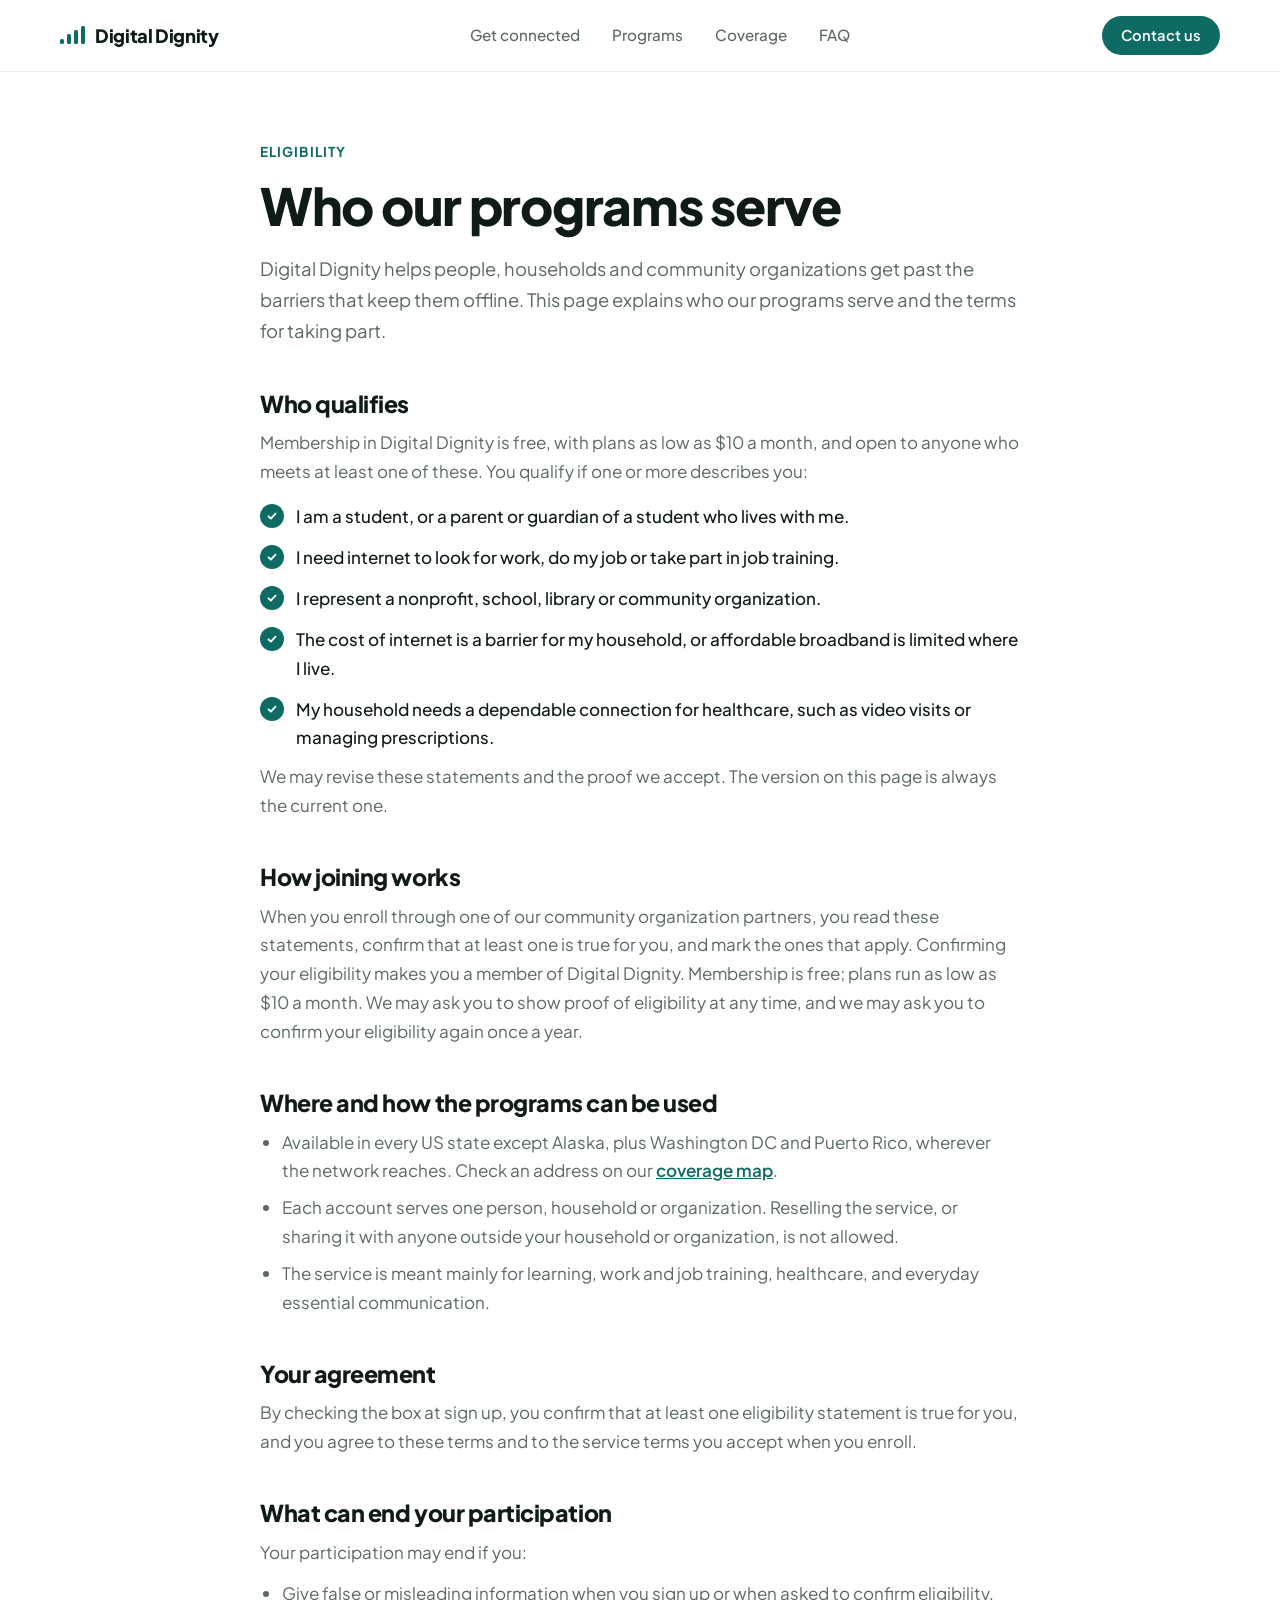
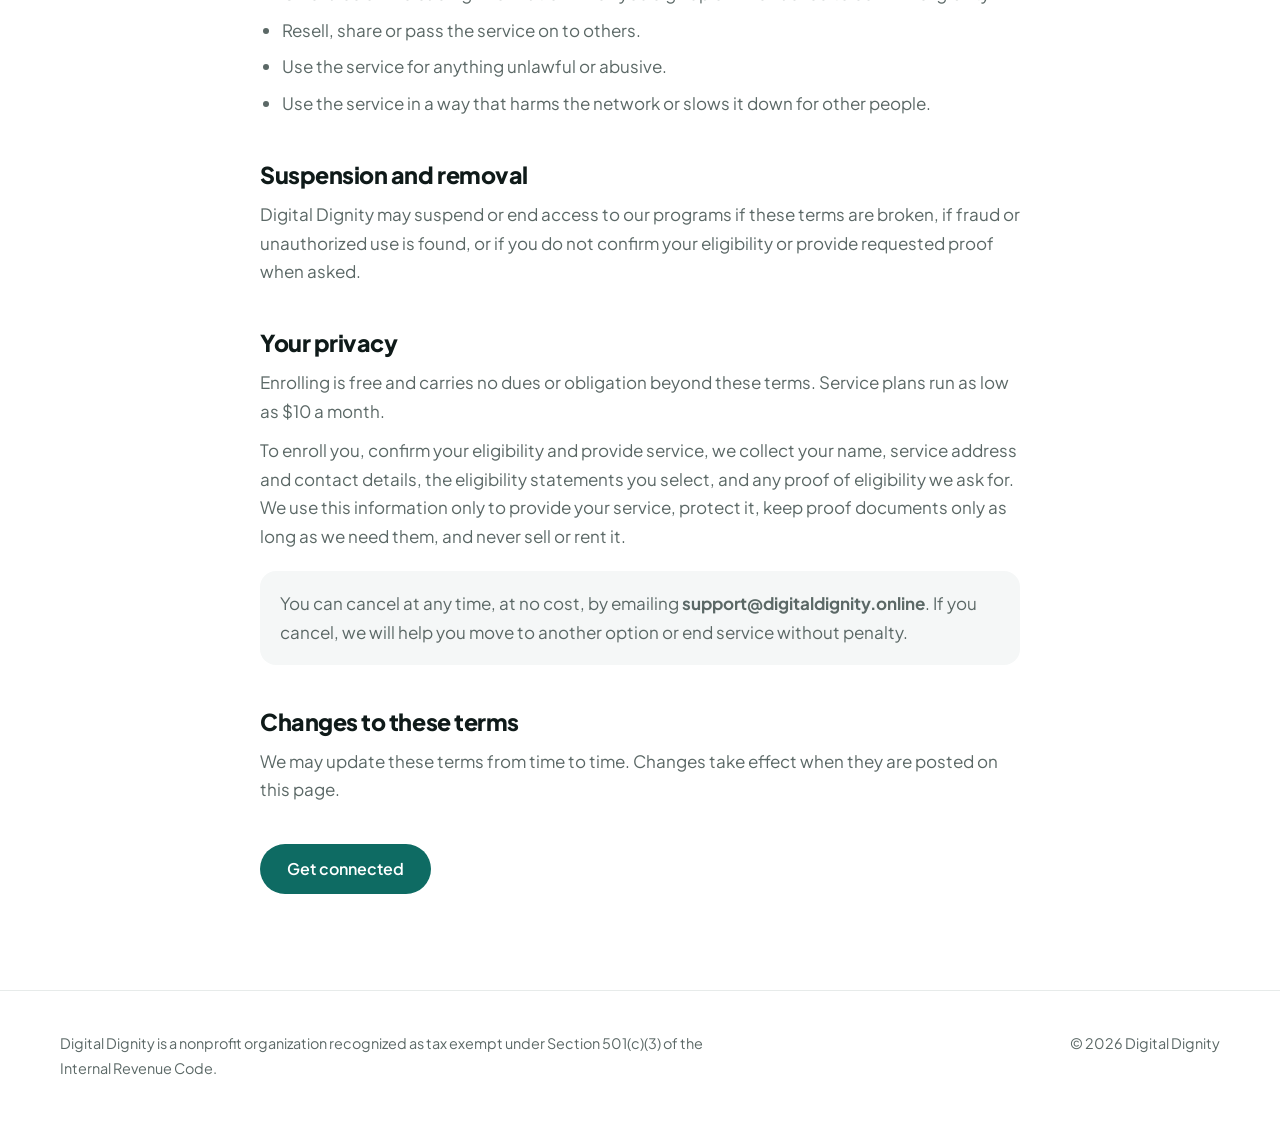
==== eligibility.html @ 751c3bbb "Fix grammar on as-low-as price lines Co-Authored-By: Claude Opus 5.5 <noreply@anthropic.com> Claude-" ====
<!doctype html>
<html lang="en">
<head>
<meta charset="utf-8">
<meta name="viewport" content="width=device-width, initial-scale=1, viewport-fit=cover">
<title>Eligibility · Digital Dignity</title>
<meta name="description" content="Who Digital Dignity serves, how eligibility works, and the terms for our internet programs.">
<meta name="theme-color" content="#ffffff">
<link rel="icon" href="data:image/svg+xml,%3Csvg xmlns='http://www.w3.org/2000/svg' viewBox='0 0 32 32'%3E%3Crect width='32' height='32' rx='8' fill='%230e6b63'/%3E%3Crect x='7' y='19' width='3.5' height='6' rx='1' fill='%23fff'/%3E%3Crect x='12.5' y='15' width='3.5' height='10' rx='1' fill='%23fff'/%3E%3Crect x='18' y='11' width='3.5' height='14' rx='1' fill='%23fff'/%3E%3Crect x='23.5' y='7' width='3.5' height='18' rx='1' fill='%23fff'/%3E%3C/svg%3E">
<link rel="preconnect" href="https://fonts.googleapis.com">
<link rel="preconnect" href="https://fonts.gstatic.com" crossorigin>
<link rel="stylesheet" href="https://fonts.googleapis.com/css2?family=Plus+Jakarta+Sans:wght@400;500;600;700;800&display=swap">
<link rel="stylesheet" href="site.css?v=2">
</head>
<body>

<header class="site-header">
  <div class="wrap nav">
    <a class="brand" href="./" aria-label="Digital Dignity home">
      <span class="bars" aria-hidden="true"><i></i><i></i><i></i><i></i></span>
      Digital Dignity
    </a>
    <ul>
      <li><a href="./#membership">Get connected</a></li>
      <li><a href="./#programs">Programs</a></li>
      <li><a href="./#coverage">Coverage</a></li>
      <li><a href="./#faq">FAQ</a></li>
    </ul>
    <a class="btn btn-primary btn-sm" href="./#contact">Contact us</a>
  </div>
</header>

<main class="wrap">
  <article class="doc">
    <span class="kicker">Eligibility</span>
    <h1>Who our programs serve</h1>
    <p class="intro">Digital Dignity helps people, households and community organizations get past the barriers that keep them offline. This page explains who our programs serve and the terms for taking part.</p>

    <h2 id="eligibility">Who qualifies</h2>
    <p>Membership in Digital Dignity is free, with plans as low as $10 a month, and open to anyone who meets at least one of these. You qualify if one or more describes you:</p>
    <ul class="checks">
      <li>I am a student, or a parent or guardian of a student who lives with me.</li>
      <li>I need internet to look for work, do my job or take part in job training.</li>
      <li>I represent a nonprofit, school, library or community organization.</li>
      <li>The cost of internet is a barrier for my household, or affordable broadband is limited where I live.</li>
      <li>My household needs a dependable connection for healthcare, such as video visits or managing prescriptions.</li>
    </ul>
    <p>We may revise these statements and the proof we accept. The version on this page is always the current one.</p>

    <h2 id="how">How joining works</h2>
    <p>When you enroll through one of our community organization partners, you read these statements, confirm that at least one is true for you, and mark the ones that apply. Confirming your eligibility makes you a member of Digital Dignity. Membership is free; plans run as low as $10 a month. We may ask you to show proof of eligibility at any time, and we may ask you to confirm your eligibility again once a year.</p>

    <h2 id="scope">Where and how the programs can be used</h2>
    <ul class="plain">
      <li>Available in every US state except Alaska, plus Washington DC and Puerto Rico, wherever the network reaches. Check an address on our <a href="./#coverage">coverage map</a>.</li>
      <li>Each account serves one person, household or organization. Reselling the service, or sharing it with anyone outside your household or organization, is not allowed.</li>
      <li>The service is meant mainly for learning, work and job training, healthcare, and everyday essential communication.</li>
    </ul>

    <h2 id="agreement">Your agreement</h2>
    <p>By checking the box at sign up, you confirm that at least one eligibility statement is true for you, and you agree to these terms and to the service terms you accept when you enroll.</p>

    <h2 id="prohibited">What can end your participation</h2>
    <p>Your participation may end if you:</p>
    <ul class="plain">
      <li>Give false or misleading information when you sign up or when asked to confirm eligibility.</li>
      <li>Resell, share or pass the service on to others.</li>
      <li>Use the service for anything unlawful or abusive.</li>
      <li>Use the service in a way that harms the network or slows it down for other people.</li>
    </ul>

    <h2 id="suspension">Suspension and removal</h2>
    <p>Digital Dignity may suspend or end access to our programs if these terms are broken, if fraud or unauthorized use is found, or if you do not confirm your eligibility or provide requested proof when asked.</p>

    <h2 id="privacy">Your privacy</h2>
    <p>Enrolling is free and carries no dues or obligation beyond these terms. Service plans run as low as $10 a month.</p>
    <p>To enroll you, confirm your eligibility and provide service, we collect your name, service address and contact details, the eligibility statements you select, and any proof of eligibility we ask for. We use this information only to provide your service, protect it, keep proof documents only as long as we need them, and never sell or rent it.</p>
    <div class="note"><p>You can cancel at any time, at no cost, by emailing <strong>support@digitaldignity.online</strong>. If you cancel, we will help you move to another option or end service without penalty.</p></div>

    <h2 id="changes">Changes to these terms</h2>
    <p>We may update these terms from time to time. Changes take effect when they are posted on this page.</p>

    <p style="margin-top:40px"><a class="btn btn-primary" href="./#contact" style="color:var(--on-accent)">Get connected</a></p>
  </article>
</main>

<footer>
  <div class="wrap foot">
    <p>Digital Dignity is a nonprofit organization recognized as tax exempt under Section 501(c)(3) of the Internal Revenue Code.</p>
    <p>© 2026 Digital Dignity</p>
  </div>
</footer>
</body>
</html>
---- site.css ----
/* Layout: white and airy. Photo led throughout: split hero, photo strip, photo cards, photo beside steps, light grey contact panel. Teal is the only accent. */
:root{
  --bg:#ffffff;
  --soft:#f5f7f7;
  --ink:#0f1a19;
  --muted:#5b6866;
  --line:#e7ebea;
  --accent:#0e6b63;
  --accent-soft:#e8f3f1;
  --on-accent:#ffffff;
  --error:#b3402e;
  --font:"Plus Jakarta Sans", "Helvetica Neue", Arial, system-ui, sans-serif;
  --wrap:1200px;
  --r-lg:24px;
  --r-md:16px;
  color-scheme:light;
}

*{box-sizing:border-box}
[hidden]{display:none!important}
html{scroll-behavior:smooth}
@media (prefers-reduced-motion: reduce){html{scroll-behavior:auto}*{transition:none!important}}
body{margin:0;background:var(--bg);color:var(--ink);font:400 1.0625rem/1.7 var(--font);-webkit-font-smoothing:antialiased}
img{max-width:100%;height:auto;display:block;color:transparent;background:var(--soft)}
a{color:inherit}
h1,h2,h3{font-family:var(--font);line-height:1.1;margin:0;text-wrap:balance;letter-spacing:-0.025em;font-weight:800}
p{margin:0}
.wrap{max-width:var(--wrap);margin:0 auto;padding-left:max(20px, env(safe-area-inset-left, 0px));padding-right:max(20px, env(safe-area-inset-right, 0px))}
:focus-visible{outline:3px solid var(--accent);outline-offset:3px;border-radius:8px}

.bars{display:inline-flex;align-items:flex-end;gap:3px;height:18px}
.bars i{display:block;width:4px;border-radius:1.5px;background:var(--accent)}
.bars i:nth-child(1){height:30%}.bars i:nth-child(2){height:55%}.bars i:nth-child(3){height:78%}.bars i:nth-child(4){height:100%}

/* header */
.site-header{position:sticky;top:env(safe-area-inset-top, 0px);z-index:20;background:rgba(255,255,255,.88);backdrop-filter:saturate(1.4) blur(12px);border-bottom:1px solid var(--line)}
body::before{content:"";position:fixed;inset:0 0 auto;height:env(safe-area-inset-top, 0px);z-index:21;background:var(--bg)}
.nav{display:flex;align-items:center;justify-content:space-between;gap:16px;padding-block:16px}
.brand{display:flex;align-items:center;gap:10px;text-decoration:none;font-weight:800;font-size:1.15rem;letter-spacing:-0.02em}
.nav ul{display:flex;gap:32px;list-style:none;margin:0;padding:0;font-size:.95rem;font-weight:500}
.nav ul a{text-decoration:none;color:var(--muted);transition:color .15s}
.nav ul a:hover{color:var(--ink)}
@media (max-width: 860px){.nav ul{display:none}}

/* buttons */
.btn{display:inline-flex;align-items:center;justify-content:center;gap:8px;font:600 1rem/1 var(--font);text-decoration:none;padding:16px 26px;border-radius:999px;border:1.5px solid transparent;cursor:pointer;transition:background .15s, border-color .15s, transform .15s}
.btn:hover{transform:translateY(-1px)}
.btn-primary{background:var(--accent);color:var(--on-accent)}
.btn-primary:hover{background:#0b5a53}
.btn-ghost{background:var(--bg);color:var(--ink);border-color:var(--line)}
.btn-ghost:hover{border-color:var(--ink)}
.btn-sm{padding:11px 18px;font-size:.92rem}

.eyebrow{display:inline-flex;align-items:center;gap:8px;padding:7px 14px;border-radius:999px;background:var(--accent-soft);color:var(--accent);font-size:.82rem;font-weight:600}
.eyebrow .bars{height:13px;gap:2px}.eyebrow .bars i{width:3px}

/* hero */
.hero{padding-block:72px 48px}
.hero-grid{display:grid;grid-template-columns:1fr 1fr;gap:64px;align-items:center}
.hero h1{font-size:clamp(2.6rem, 5.4vw, 4.4rem);margin-top:22px}
.hero h1 .mark{position:relative;white-space:nowrap;color:var(--accent);z-index:0}
.hero h1 .mark::after{content:"";position:absolute;left:-2%;right:-2%;bottom:.02em;height:.32em;z-index:-1;border-radius:6px;background:url("data:image/svg+xml,%3Csvg xmlns='http://www.w3.org/2000/svg' viewBox='0 0 300 20' preserveAspectRatio='none'%3E%3Cpath d='M3 13 C 60 5, 140 4, 297 9 L 296 17 C 180 13, 90 14, 4 18 Z' fill='%23bfe3dd'/%3E%3C/svg%3E") center/100% 100% no-repeat}
.hero .lede{font-size:1.2rem;color:var(--muted);max-width:32em;margin-top:22px}
.hero .actions{display:flex;flex-wrap:wrap;gap:12px;margin-top:34px}
.hero-photo{min-width:0;position:relative}
.hero-photo img{width:100%;aspect-ratio:5/6;object-fit:cover;border-radius:var(--r-lg)}
.hero-tag{position:absolute;left:20px;bottom:20px;right:20px;max-width:330px;background:rgba(255,255,255,.94);backdrop-filter:blur(10px);border-radius:var(--r-md);padding:16px 18px;font-size:.93rem;line-height:1.5;color:var(--muted)}
.hero-tag strong{display:block;color:var(--ink);font-size:1rem;margin-bottom:2px}
@media (max-width: 900px){
  .hero{padding-block:40px 32px}
  .hero-grid{grid-template-columns:1fr;gap:36px}
  .hero-photo img{aspect-ratio:4/3}
}

/* photo strip */
.strip{display:grid;grid-template-columns:1.3fr 1fr 1fr;gap:16px;padding-block:24px 8px}
.strip img{width:100%;height:100%;aspect-ratio:4/3;object-fit:cover;border-radius:var(--r-md)}
.strip img:first-child{aspect-ratio:auto}
@media (max-width: 700px){.strip{grid-template-columns:1fr 1fr}.strip img:first-child{grid-column:1 / -1;aspect-ratio:16/9}}

/* sections */
section{scroll-margin-top:84px}
.section{padding-block:104px}
.kicker{font-size:.85rem;font-weight:700;letter-spacing:.08em;text-transform:uppercase;color:var(--accent)}
.section h2{font-size:clamp(2rem, 3.6vw, 3rem);margin-top:12px}
.section-head{display:grid;grid-template-columns:1fr 1fr;gap:48px;align-items:end;margin-bottom:52px}
.section-head p{color:var(--muted);font-size:1.12rem;max-width:34em}
@media (max-width: 860px){.section{padding-block:72px}.section-head{grid-template-columns:1fr;gap:14px;margin-bottom:36px}}

/* mission */
.mission-grid{display:grid;grid-template-columns:.9fr 1.1fr;gap:64px;align-items:start}
.mission-body{display:grid;gap:20px;font-size:1.15rem;color:var(--muted)}
.mission-body p:first-child{color:var(--ink);font-size:1.3rem;line-height:1.55;font-weight:500}
@media (max-width: 860px){.mission-grid{grid-template-columns:1fr;gap:20px}}

/* audience */
.soft{background:var(--soft)}
.people{display:grid;grid-template-columns:repeat(3, 1fr);gap:24px}
.person{background:var(--bg);border-radius:var(--r-lg);overflow:hidden;display:flex;flex-direction:column;min-width:0}
.person img{width:100%;aspect-ratio:4/3;object-fit:cover;border-radius:0}
.person-body{padding:26px 26px 30px;display:grid;gap:8px}
.person h3{font-size:1.35rem}
.person p{color:var(--muted)}
@media (max-width: 860px){.people{grid-template-columns:1fr;gap:20px}}

/* how we help */
.how-grid{display:grid;grid-template-columns:1.1fr .9fr;gap:64px;align-items:center}
.how-photo img{width:100%;aspect-ratio:1024/572;object-fit:cover;border-radius:var(--r-lg)}
.features{list-style:none;margin:32px 0 0;padding:0;display:grid;gap:26px}
.features li{display:grid;grid-template-columns:48px 1fr;gap:18px;align-items:start}
.icon{width:48px;height:48px;border-radius:14px;background:var(--accent-soft);color:var(--accent);display:grid;place-items:center}
.features h3{font-size:1.18rem;letter-spacing:-0.015em}
.features p{color:var(--muted);margin-top:4px}
.promises{display:flex;flex-wrap:wrap;gap:10px;margin-top:56px}
.promise{display:inline-flex;align-items:center;gap:8px;padding:11px 18px;border-radius:999px;background:var(--soft);font-weight:600;font-size:.95rem}
.promise svg{color:var(--accent);flex:none}
@media (max-width: 960px){.how-grid{grid-template-columns:1fr;gap:40px}}

/* partners */
.partner-grid{display:grid;grid-template-columns:1fr 1fr;gap:64px;align-items:center}
.partner-grid > img{width:100%;aspect-ratio:1/1;object-fit:cover;border-radius:var(--r-lg)}
.partner-copy > p{color:var(--muted);font-size:1.12rem;margin-top:16px}
.partner-list{list-style:none;margin:30px 0 34px;padding:0;display:grid;grid-template-columns:1fr 1fr;gap:12px}
.partner-list li{border:1px solid var(--line);border-radius:var(--r-md);padding:18px 18px 20px;display:grid;gap:4px;min-width:0}
.partner-list strong{font-size:1rem;line-height:1.35}
.partner-list span{color:var(--muted);font-size:.92rem;line-height:1.5}
@media (max-width: 860px){.partner-grid{grid-template-columns:1fr;gap:36px}.partner-grid > img{aspect-ratio:4/3}}
@media (max-width: 520px){.partner-list{grid-template-columns:1fr}}

/* contact */
.contact-grid{display:grid;grid-template-columns:.85fr 1.15fr;gap:64px;align-items:start}
.contact-aside > p{color:var(--muted);font-size:1.12rem;margin-top:16px}
.contact-aside img{width:100%;aspect-ratio:4/3;object-fit:cover;border-radius:var(--r-lg);margin-top:32px}
.address{margin-top:24px;font-size:.98rem;color:var(--muted);font-style:normal;line-height:1.6}
.address strong{color:var(--ink)}
form{background:var(--bg);border-radius:var(--r-lg);padding:40px;display:grid;gap:20px;min-width:0;box-shadow:0 1px 2px rgba(15,26,25,.04), 0 24px 48px -28px rgba(15,26,25,.18)}
.row{display:grid;grid-template-columns:1fr 1fr;gap:20px}
.field{display:grid;gap:8px;min-width:0}
label{font-weight:600;font-size:.92rem}
label .opt{font-weight:400;color:var(--muted)}
input,select,textarea{width:100%;font:inherit;font-size:1rem;color:var(--ink);background:var(--bg);border:1.5px solid var(--line);border-radius:12px;padding:13px 14px;transition:border-color .15s, box-shadow .15s}
textarea{min-height:150px;resize:vertical}
input:focus,select:focus,textarea:focus{outline:none;border-color:var(--accent);box-shadow:0 0 0 4px var(--accent-soft)}
.hp{position:absolute;left:-9999px;width:1px;height:1px;overflow:hidden}
.form-foot{display:flex;flex-wrap:wrap;align-items:center;gap:16px;justify-content:space-between}
.form-foot small{color:var(--muted);max-width:30em}
.status{font-weight:600;border-radius:12px;padding:14px 16px}
.status.ok{background:var(--accent-soft);color:var(--accent)}
.status.err{background:#fbecea;color:var(--error)}
@media (max-width: 860px){.contact-grid{grid-template-columns:1fr;gap:36px}.row{grid-template-columns:1fr}form{padding:24px}}

/* tags */
.tags{display:flex;flex-wrap:wrap;gap:6px;margin-top:6px}
.tags span{font-size:.78rem;font-weight:600;padding:5px 10px;border-radius:999px;background:var(--accent-soft);color:var(--accent)}

/* coverage */
.coverage{display:grid;grid-template-columns:1fr;gap:40px}
.coverage-copy{display:grid;grid-template-columns:1fr 1fr;gap:12px 64px;align-items:end}
.coverage-copy .kicker{grid-column:1 / -1}
.coverage-copy h2{margin-top:0}
.coverage-copy > p{margin-top:0}
.coverage-copy .checks{grid-column:2;margin-top:0}
@media (max-width: 860px){.coverage-copy{grid-template-columns:1fr}.coverage-copy .checks{grid-column:1}}
.cov-panel.cov-map{display:block}
.map-link{position:relative;display:block;border-radius:var(--r-md);overflow:hidden;background:#cfe3ef}
.map-link img{width:100%;aspect-ratio:628/286;object-fit:cover;background:#cfe3ef;transition:transform .3s}
.map-link:hover img{transform:scale(1.02)}
.map-cta{position:absolute;right:12px;bottom:12px;display:inline-flex;align-items:center;gap:6px;background:rgba(255,255,255,.95);color:var(--ink);font-weight:600;font-size:.85rem;padding:8px 12px;border-radius:999px;box-shadow:0 2px 8px rgba(0,0,0,.12)}
.map-foot{display:grid;grid-template-columns:1fr auto;gap:6px 20px;align-items:center;margin-top:18px}
.map-foot .legend{grid-column:1 / -1;display:inline-flex;align-items:center;gap:8px;font-size:.85rem;font-weight:600;color:var(--muted)}
.map-foot .legend i{width:14px;height:14px;border-radius:4px;background:#0e6b63;opacity:.75}
.map-foot .legend i.lte{background:#7fb9b1;margin-left:14px}
.cov-source{font-size:.85rem}
.sr-only{position:absolute;width:1px;height:1px;padding:0;margin:-1px;overflow:hidden;clip:rect(0,0,0,0);border:0}
.cov-search{position:relative;display:flex;gap:10px;margin-bottom:14px;background:none;padding:0;box-shadow:none;border-radius:0}
.cov-search input{flex:1;min-width:0;padding:15px 16px 15px 44px;border-radius:999px;font-size:1rem}
.cov-search-icon{position:absolute;left:16px;top:50%;transform:translateY(-50%);color:var(--muted);pointer-events:none}
.cov-search .btn{flex:none}
.cov-suggest{position:absolute;z-index:30;top:calc(100% + 6px);left:0;right:190px;margin:0;padding:6px;list-style:none;background:var(--bg);border:1px solid var(--line);border-radius:16px;box-shadow:0 18px 40px -16px rgba(15,26,25,.25)}
.cov-suggest li{display:grid;gap:1px;padding:10px 12px 10px 38px;border-radius:10px;cursor:pointer;line-height:1.35;background:url("data:image/svg+xml,%3Csvg xmlns='http://www.w3.org/2000/svg' viewBox='0 0 24 24' fill='none' stroke='%235b6866' stroke-width='2' stroke-linecap='round' stroke-linejoin='round'%3E%3Cpath d='M12 21s-7-6.2-7-11.5a7 7 0 0 1 14 0C19 14.8 12 21 12 21z'/%3E%3Ccircle cx='12' cy='9.5' r='2.5'/%3E%3C/svg%3E") 12px 50%/16px no-repeat}
.cov-suggest li strong{font-weight:600;font-size:.97rem}
.cov-suggest li span{color:var(--muted);font-size:.85rem}
.cov-suggest li.on,.cov-suggest li:hover{background-color:var(--soft)}
.cov-result{display:flex;align-items:flex-start;gap:12px;padding:14px 16px;border-radius:14px;margin-bottom:14px;font-weight:500;line-height:1.5}
.cov-result strong{display:block}
.cov-result.yes{background:var(--accent-soft);color:#0a4f49}
.cov-result.no{background:#fff4e5;color:#7a4a00}
.cov-result.err{background:#fbecea;color:var(--error)}
.cov-result a{font-weight:700}
.cov-mapbox{position:relative;border-radius:var(--r-md);overflow:hidden;border:1px solid var(--line);background:#eef2f3}
#cov-map{width:100%;height:440px}
.cov-loading{position:absolute;inset:0;display:grid;place-items:center;color:var(--muted);font-weight:600;font-size:.95rem;background:#eef2f3}
@media (max-width: 600px){.cov-suggest{right:0;top:58px}.cov-search{flex-direction:column}.cov-search .btn{width:100%}#cov-map{height:360px}}
.map-foot p{color:var(--muted);margin:0}
@media (max-width: 600px){.map-foot{grid-template-columns:1fr}.map-foot .btn{justify-self:start}}
.coverage-copy > p{color:var(--muted);font-size:1.12rem}
.cov-card{border:1px solid var(--line);border-radius:var(--r-lg);padding:28px;min-width:0;background:var(--bg)}
.cov-tabs{display:flex;gap:6px;padding:5px;background:var(--soft);border-radius:999px;margin-bottom:26px;overflow-x:auto}
.cov-tabs button{flex:1 0 auto;font:600 .92rem/1 var(--font);color:var(--muted);background:transparent;border:0;border-radius:999px;padding:12px 16px;cursor:pointer;white-space:nowrap}
.cov-tabs button[aria-selected="true"]{background:var(--bg);color:var(--ink);box-shadow:0 1px 3px rgba(15,26,25,.12)}
.cov-panel{display:grid;grid-template-columns:72px 1fr;gap:20px;align-items:start}
.cov-panel .icon{width:72px;height:72px;border-radius:20px}
.cov-panel h3{font-size:1.3rem}
.cov-panel p{color:var(--muted);margin:6px 0 20px}
@media (max-width: 520px){.cov-tabs button{flex:1 1 0;white-space:normal;padding:10px 6px;font-size:.82rem;line-height:1.2}}
@media (max-width: 900px){.coverage{grid-template-columns:1fr;gap:32px}.cov-card{padding:20px}.cov-panel{grid-template-columns:1fr;gap:14px}.cov-panel .icon{width:56px;height:56px;border-radius:16px}}

/* faq */
.faq-grid{display:grid;grid-template-columns:.8fr 1.2fr;gap:64px;align-items:start}
.faq-grid > div > p{color:var(--muted);font-size:1.12rem;margin-top:16px}
.faq{display:grid;border-top:1px solid var(--line)}
.faq details{border-bottom:1px solid var(--line)}
.faq summary{list-style:none;cursor:pointer;display:flex;justify-content:space-between;align-items:center;gap:20px;padding-block:22px;font-weight:700;font-size:1.08rem;letter-spacing:-0.01em}
.faq summary::-webkit-details-marker{display:none}
.faq summary::after{content:"";flex:none;width:28px;height:28px;border-radius:50%;background:var(--soft) url("data:image/svg+xml,%3Csvg xmlns='http://www.w3.org/2000/svg' viewBox='0 0 24 24' fill='none' stroke='%230e6b63' stroke-width='2.5' stroke-linecap='round'%3E%3Cpath d='M12 6v12M6 12h12'/%3E%3C/svg%3E") center/14px no-repeat;transition:transform .2s}
.faq details[open] summary::after{transform:rotate(45deg)}
.faq details p{color:var(--muted);padding-bottom:22px;max-width:40em}
@media (max-width: 860px){.faq-grid{grid-template-columns:1fr;gap:28px}}

/* checklist */
.checks{list-style:none;margin:24px 0 0;padding:0;display:grid;gap:12px}
.checks li{display:grid;grid-template-columns:24px 1fr;gap:12px;align-items:start;font-weight:500}
.checks li::before{content:"";width:24px;height:24px;border-radius:50%;margin-top:2px;background:var(--accent) url("data:image/svg+xml,%3Csvg xmlns='http://www.w3.org/2000/svg' viewBox='0 0 24 24' fill='none' stroke='white' stroke-width='3.2' stroke-linecap='round' stroke-linejoin='round'%3E%3Cpath d='M6 12.5l4 4L18 8'/%3E%3C/svg%3E") center/14px no-repeat}

/* membership */
.join-steps{list-style:none;margin:0 0 24px;padding:0;display:grid;grid-template-columns:repeat(3,1fr);gap:20px}
.join-steps li{background:var(--bg);border-radius:var(--r-lg);padding:28px;display:grid;gap:8px;align-content:start}
.join-steps .num{width:36px;height:36px;border-radius:50%;background:var(--accent);color:var(--on-accent);display:grid;place-items:center;font-weight:800;margin-bottom:6px}
.join-steps h3{font-size:1.2rem}
.join-steps p{color:var(--muted)}
.member-grid{display:grid;grid-template-columns:1fr 1fr;gap:20px}
.member-card{background:var(--bg);border-radius:var(--r-lg);padding:30px}
.member-card h3{font-size:1.2rem;margin-bottom:8px}
.member-card p{color:var(--muted)}
.member-card p strong{color:var(--ink)}
.member-card .checks{margin-top:16px}
.copyable{user-select:all;word-break:break-all}
.member-cta{display:flex;flex-wrap:wrap;align-items:center;gap:16px;margin-top:32px}
.member-cta span{color:var(--muted);font-weight:500}
@media (max-width: 860px){.join-steps,.member-grid{grid-template-columns:1fr}.member-card,.join-steps li{padding:24px}}

/* programs */
.programs{display:grid;grid-template-columns:repeat(3,1fr);gap:20px}
.program{border:1px solid var(--line);border-radius:var(--r-lg);padding:28px;display:grid;gap:10px;align-content:start}
.program h3{font-size:1.2rem;margin-top:6px}
.program p{color:var(--muted)}
.specs{list-style:none;margin:24px 0 0;padding:0;display:grid;grid-template-columns:repeat(4,1fr);gap:0;background:var(--soft);border-radius:var(--r-lg)}
.specs li{padding:22px 24px;display:grid;gap:2px;align-content:start}
.specs li + li{border-left:1px solid var(--line)}
.specs strong{font-size:1.15rem;letter-spacing:-0.01em}
.specs span{color:var(--muted);font-size:.92rem;line-height:1.5}
@media (max-width: 960px){.programs{grid-template-columns:1fr}.specs{grid-template-columns:1fr 1fr}.specs li:nth-child(3){border-left:0}.specs li:nth-child(n+3){border-top:1px solid var(--line)}}
@media (max-width: 520px){.specs{grid-template-columns:1fr}.specs li + li{border-left:0;border-top:1px solid var(--line)}}

/* document pages */
.doc{max-width:760px;margin:0 auto;padding-block:64px 96px}
.doc h1{font-size:clamp(2.2rem,4.5vw,3.2rem);margin-top:12px}
.doc .updated{color:var(--muted);margin-top:10px;font-size:.95rem}
.doc .intro{font-size:1.15rem;color:var(--muted);margin-top:20px}
.doc h2{font-size:1.45rem;margin-top:44px;margin-bottom:12px;letter-spacing:-0.02em}
.doc p{color:var(--muted);margin-top:10px}
.doc ul.plain{margin:12px 0 0;padding-left:22px;color:var(--muted);display:grid;gap:8px}
.doc .checks{margin-top:16px}
.doc .note{background:var(--soft);border-radius:var(--r-md);padding:18px 20px;margin-top:20px}
.doc .note p{margin:0}
.doc a{color:var(--accent);font-weight:600}
footer a{color:inherit}

.price-note{margin-top:18px;color:var(--muted);font-size:1rem}
.price-note strong{color:var(--ink)}

/* footer */
footer{padding-block:40px 48px;font-size:.9rem;color:var(--muted);border-top:1px solid var(--line)}
.foot{display:flex;flex-wrap:wrap;gap:24px;justify-content:space-between;align-items:flex-start}
.foot p{max-width:46em}
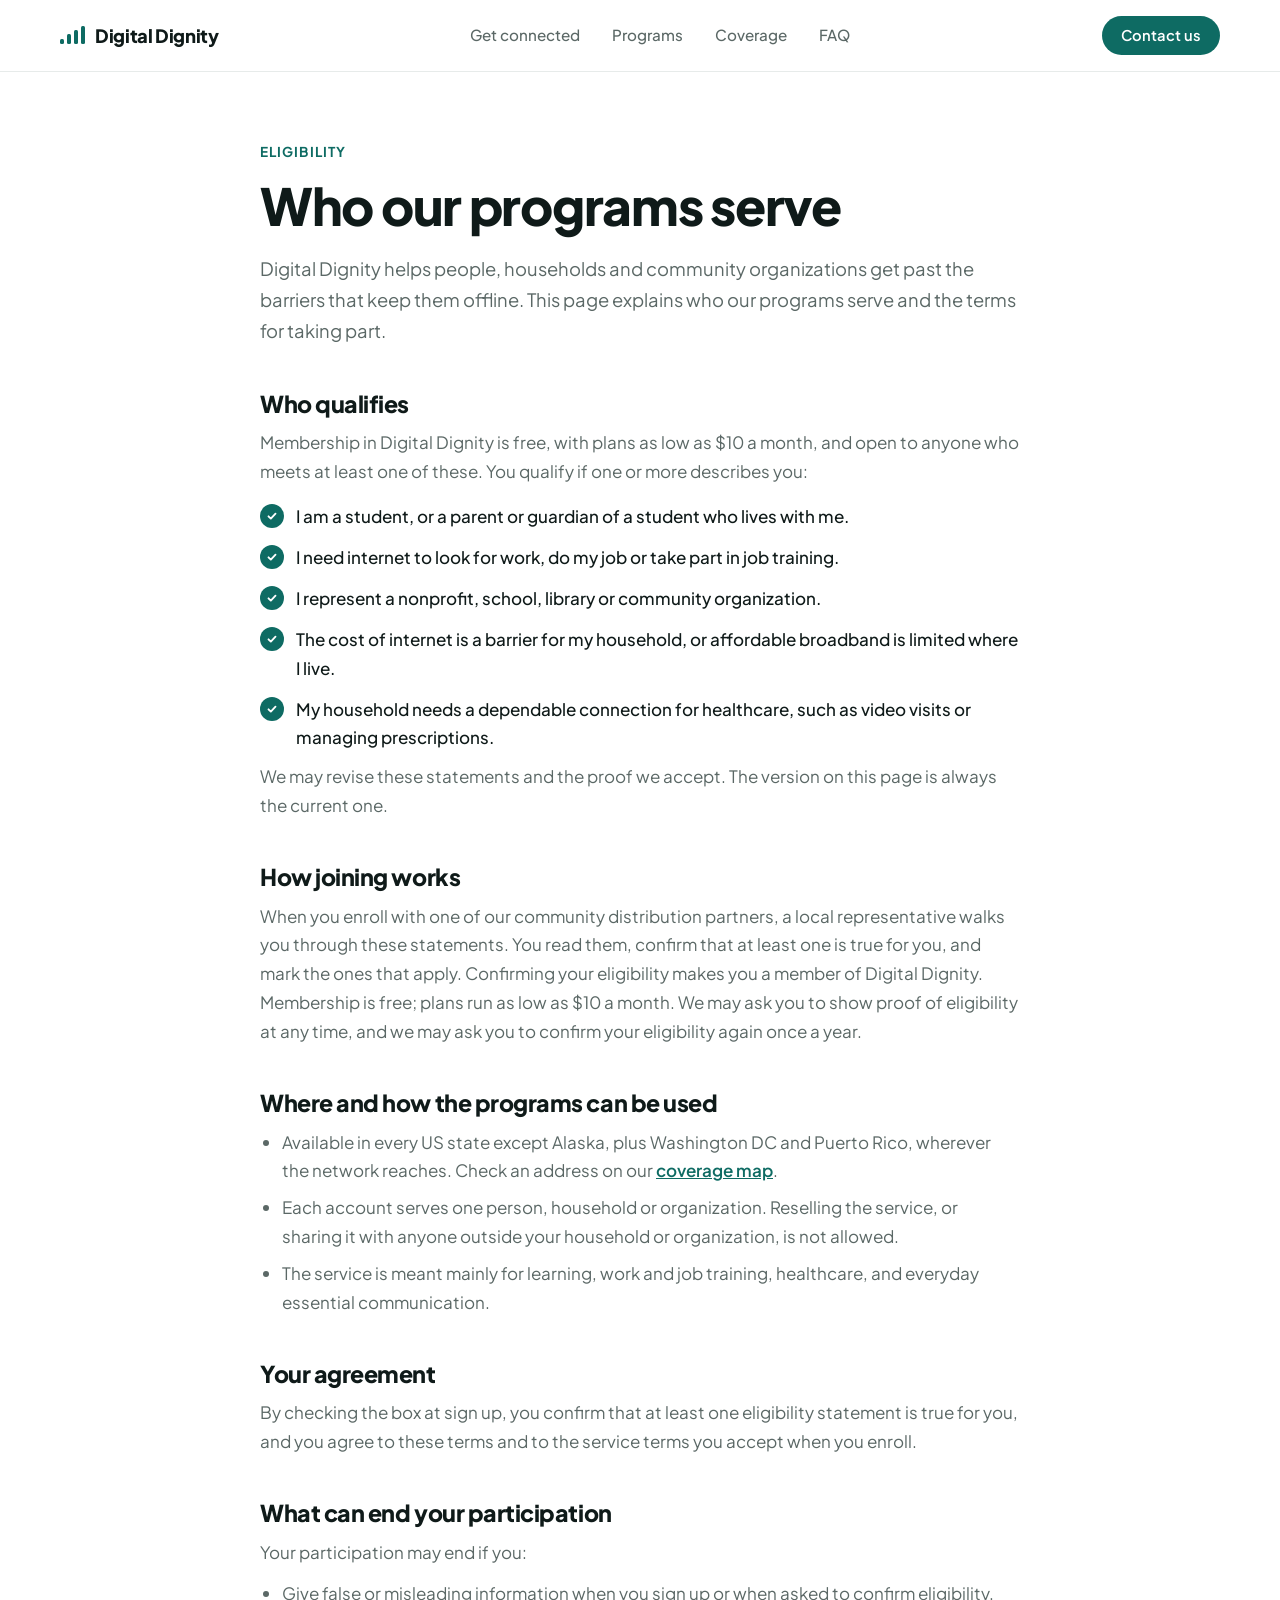
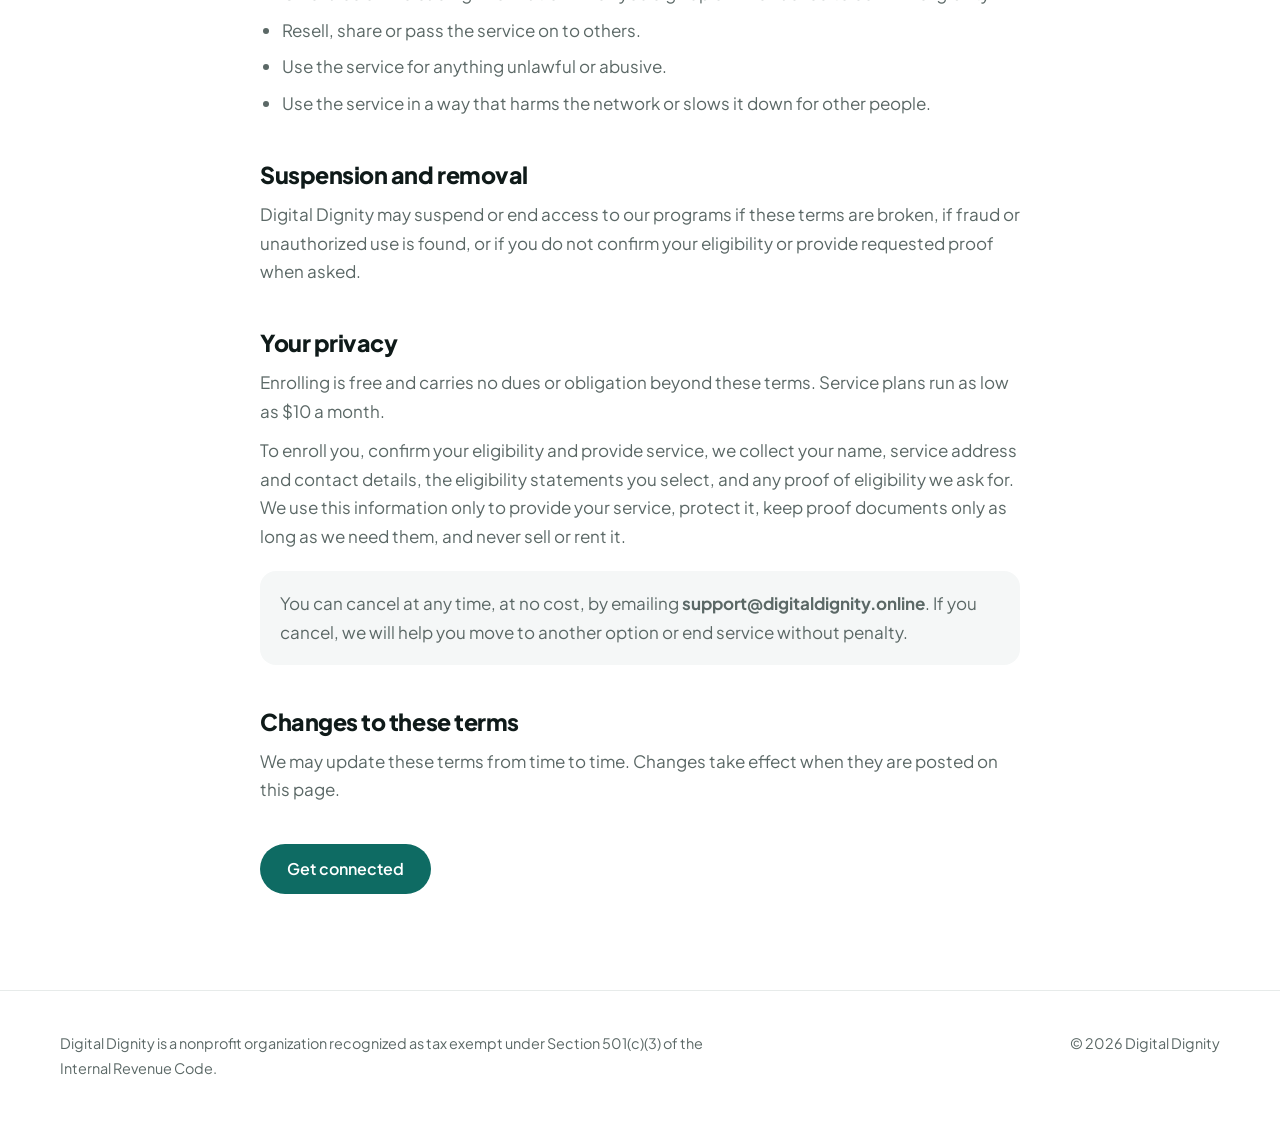
==== commit c4d0a522: "Present enrollment through community distribution partners Co-Authored-By: Claude Opus 5.5 <noreply@" ====
--- a/eligibility.html
+++ b/eligibility.html
@@ -48,7 +48,7 @@
     <p>We may revise these statements and the proof we accept. The version on this page is always the current one.</p>
 
     <h2 id="how">How joining works</h2>
-    <p>When you enroll through one of our community organization partners, you read these statements, confirm that at least one is true for you, and mark the ones that apply. Confirming your eligibility makes you a member of Digital Dignity. Membership is free; plans run as low as $10 a month. We may ask you to show proof of eligibility at any time, and we may ask you to confirm your eligibility again once a year.</p>
+    <p>When you enroll with one of our community distribution partners, a local representative walks you through these statements. You read them, confirm that at least one is true for you, and mark the ones that apply. Confirming your eligibility makes you a member of Digital Dignity. Membership is free; plans run as low as $10 a month. We may ask you to show proof of eligibility at any time, and we may ask you to confirm your eligibility again once a year.</p>
 
     <h2 id="scope">Where and how the programs can be used</h2>
     <ul class="plain">
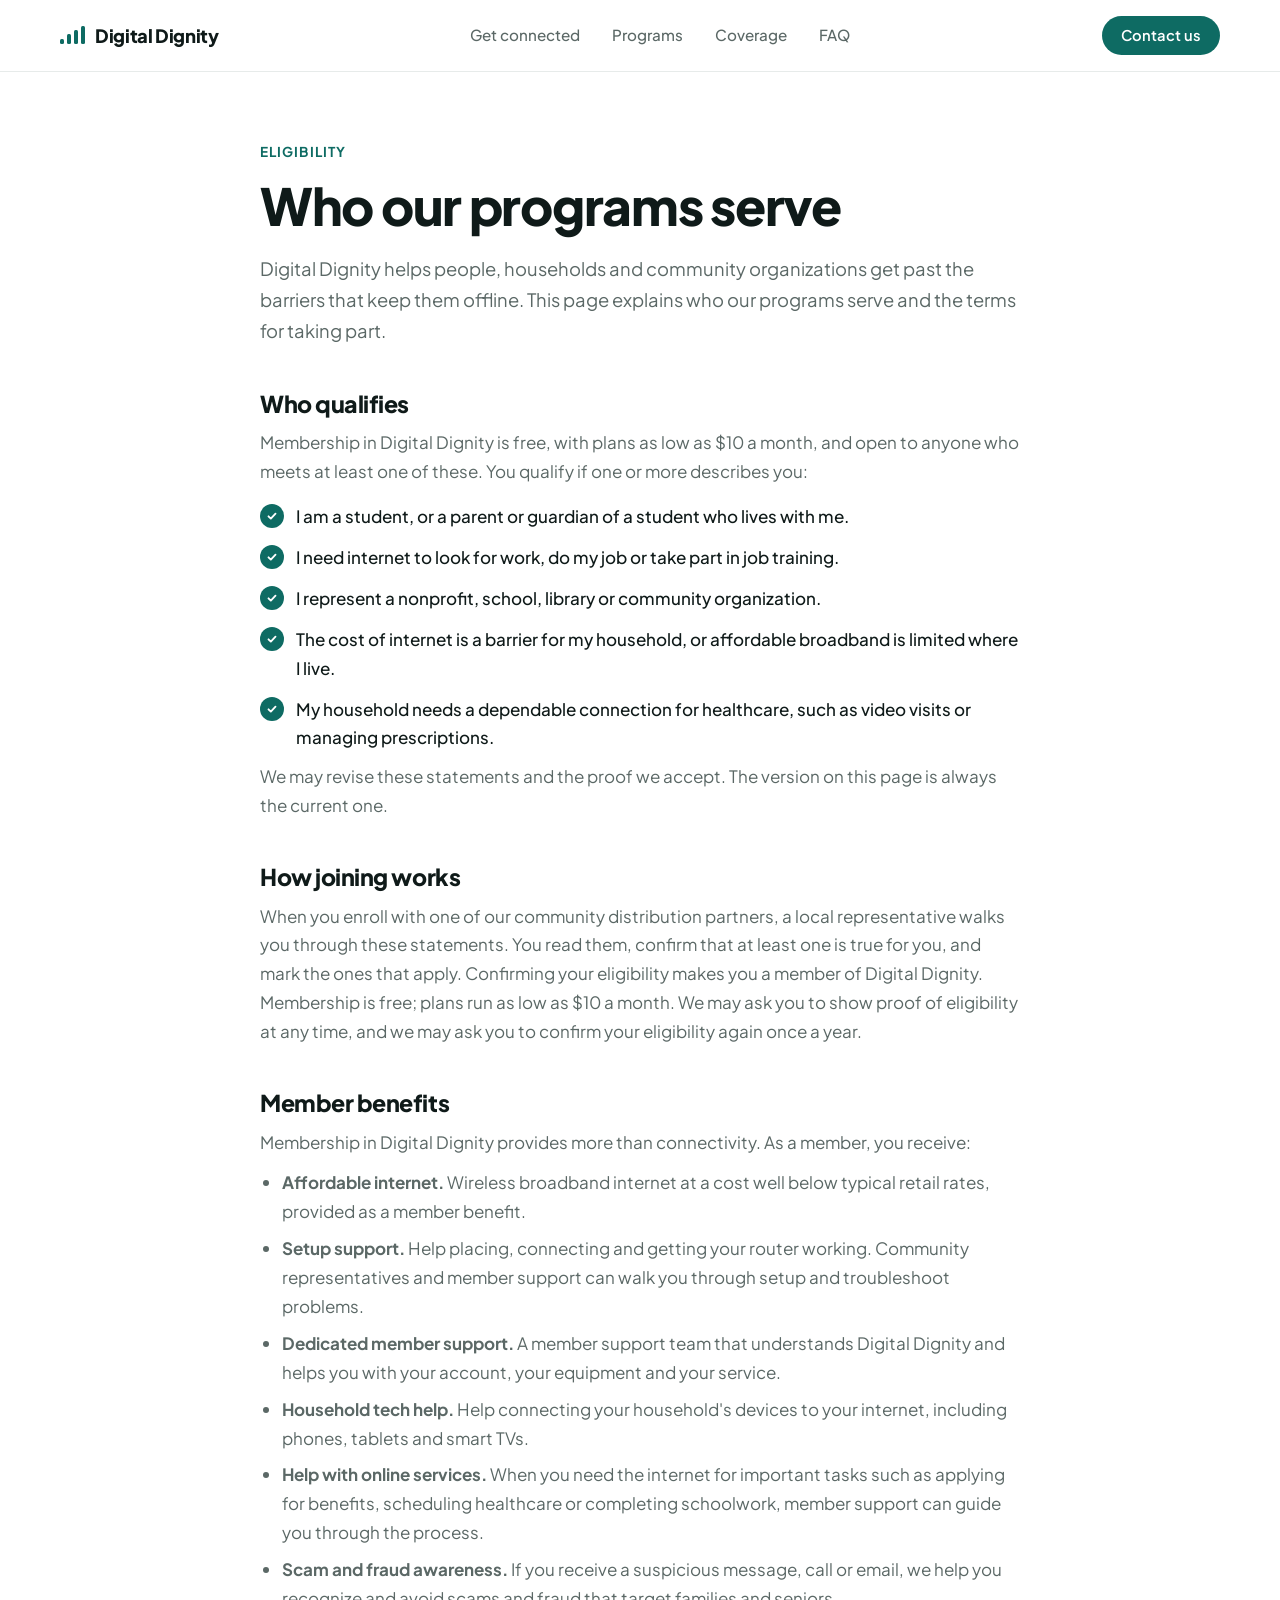
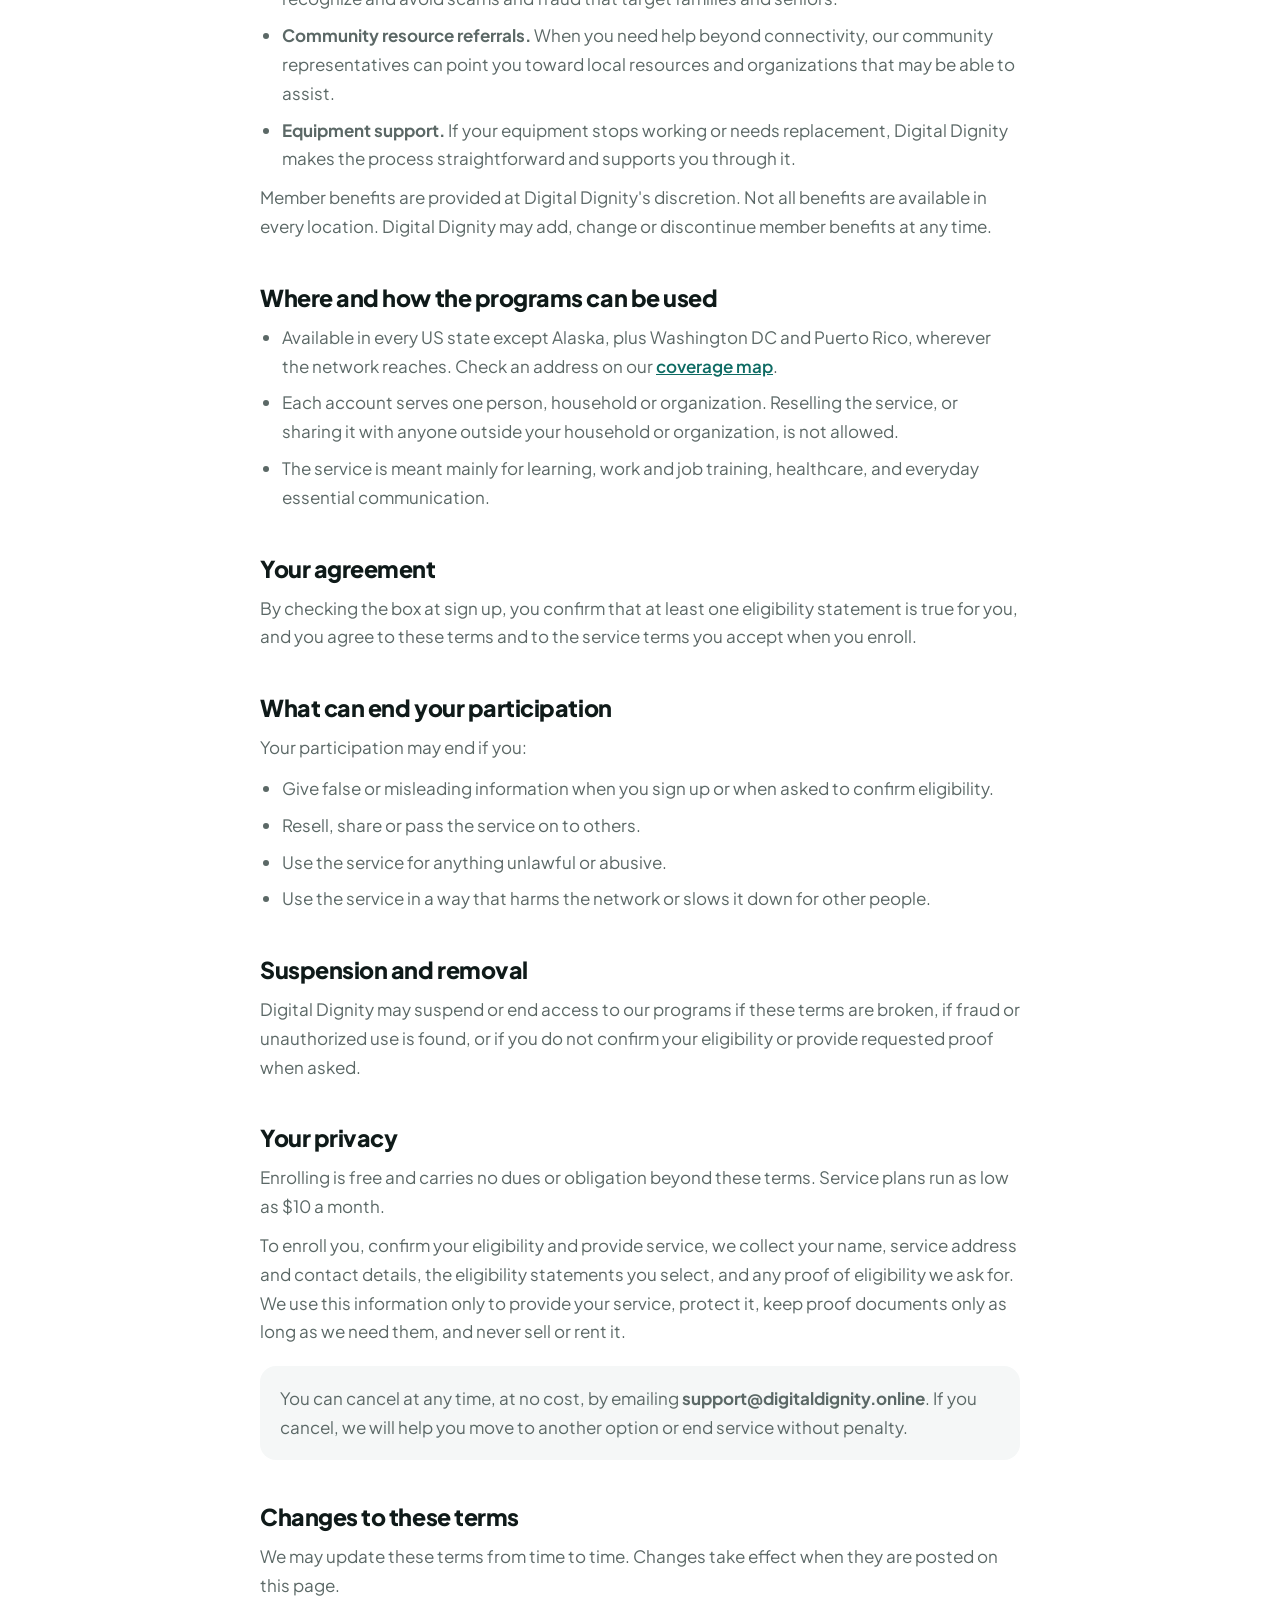
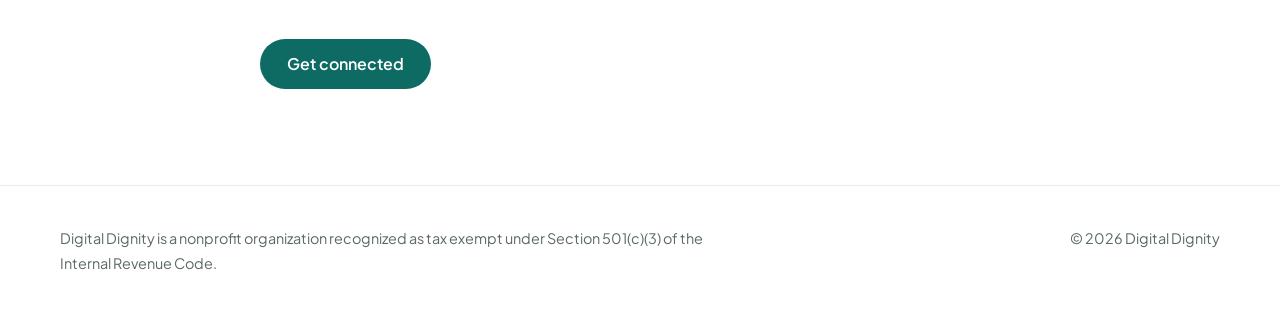
==== commit 6bef0bb8: "Add member benefits section and benefits terms Co-Authored-By: Claude Opus 5.5 <noreply@anthropic.co" ====
--- a/eligibility.html
+++ b/eligibility.html
@@ -10,7 +10,7 @@
 <link rel="preconnect" href="https://fonts.googleapis.com">
 <link rel="preconnect" href="https://fonts.gstatic.com" crossorigin>
 <link rel="stylesheet" href="https://fonts.googleapis.com/css2?family=Plus+Jakarta+Sans:wght@400;500;600;700;800&display=swap">
-<link rel="stylesheet" href="site.css?v=2">
+<link rel="stylesheet" href="site.css?v=4">
 </head>
 <body>
 
@@ -49,6 +49,20 @@
 
     <h2 id="how">How joining works</h2>
     <p>When you enroll with one of our community distribution partners, a local representative walks you through these statements. You read them, confirm that at least one is true for you, and mark the ones that apply. Confirming your eligibility makes you a member of Digital Dignity. Membership is free; plans run as low as $10 a month. We may ask you to show proof of eligibility at any time, and we may ask you to confirm your eligibility again once a year.</p>
+
+    <h2 id="benefits">Member benefits</h2>
+    <p>Membership in Digital Dignity provides more than connectivity. As a member, you receive:</p>
+    <ul class="plain">
+      <li><strong>Affordable internet.</strong> Wireless broadband internet at a cost well below typical retail rates, provided as a member benefit.</li>
+      <li><strong>Setup support.</strong> Help placing, connecting and getting your router working. Community representatives and member support can walk you through setup and troubleshoot problems.</li>
+      <li><strong>Dedicated member support.</strong> A member support team that understands Digital Dignity and helps you with your account, your equipment and your service.</li>
+      <li><strong>Household tech help.</strong> Help connecting your household's devices to your internet, including phones, tablets and smart TVs.</li>
+      <li><strong>Help with online services.</strong> When you need the internet for important tasks such as applying for benefits, scheduling healthcare or completing schoolwork, member support can guide you through the process.</li>
+      <li><strong>Scam and fraud awareness.</strong> If you receive a suspicious message, call or email, we help you recognize and avoid scams and fraud that target families and seniors.</li>
+      <li><strong>Community resource referrals.</strong> When you need help beyond connectivity, our community representatives can point you toward local resources and organizations that may be able to assist.</li>
+      <li><strong>Equipment support.</strong> If your equipment stops working or needs replacement, Digital Dignity makes the process straightforward and supports you through it.</li>
+    </ul>
+    <p>Member benefits are provided at Digital Dignity's discretion. Not all benefits are available in every location. Digital Dignity may add, change or discontinue member benefits at any time.</p>
 
     <h2 id="scope">Where and how the programs can be used</h2>
     <ul class="plain">
--- a/site.css
+++ b/site.css
@@ -273,3 +273,15 @@
 footer{padding-block:40px 48px;font-size:.9rem;color:var(--muted);border-top:1px solid var(--line)}
 .foot{display:flex;flex-wrap:wrap;gap:24px;justify-content:space-between;align-items:flex-start}
 .foot p{max-width:46em}
+
+.partner-list li:last-child:nth-child(odd){grid-column:1 / -1}
+
+/* benefits */
+.benefits{display:grid;grid-template-columns:repeat(4,1fr);gap:16px}
+.benefit{background:var(--bg);border-radius:var(--r-lg);padding:24px;display:grid;gap:8px;align-content:start}
+.benefit h3{font-size:1.08rem;letter-spacing:-0.015em;margin-top:6px}
+.benefit p{color:var(--muted);font-size:.95rem;line-height:1.6}
+.benefits-note{color:var(--muted);font-size:.88rem;margin-top:18px}
+.benefits-note a{color:var(--accent);font-weight:600}
+@media (max-width: 1000px){.benefits{grid-template-columns:1fr 1fr}}
+@media (max-width: 560px){.benefits{grid-template-columns:1fr}}
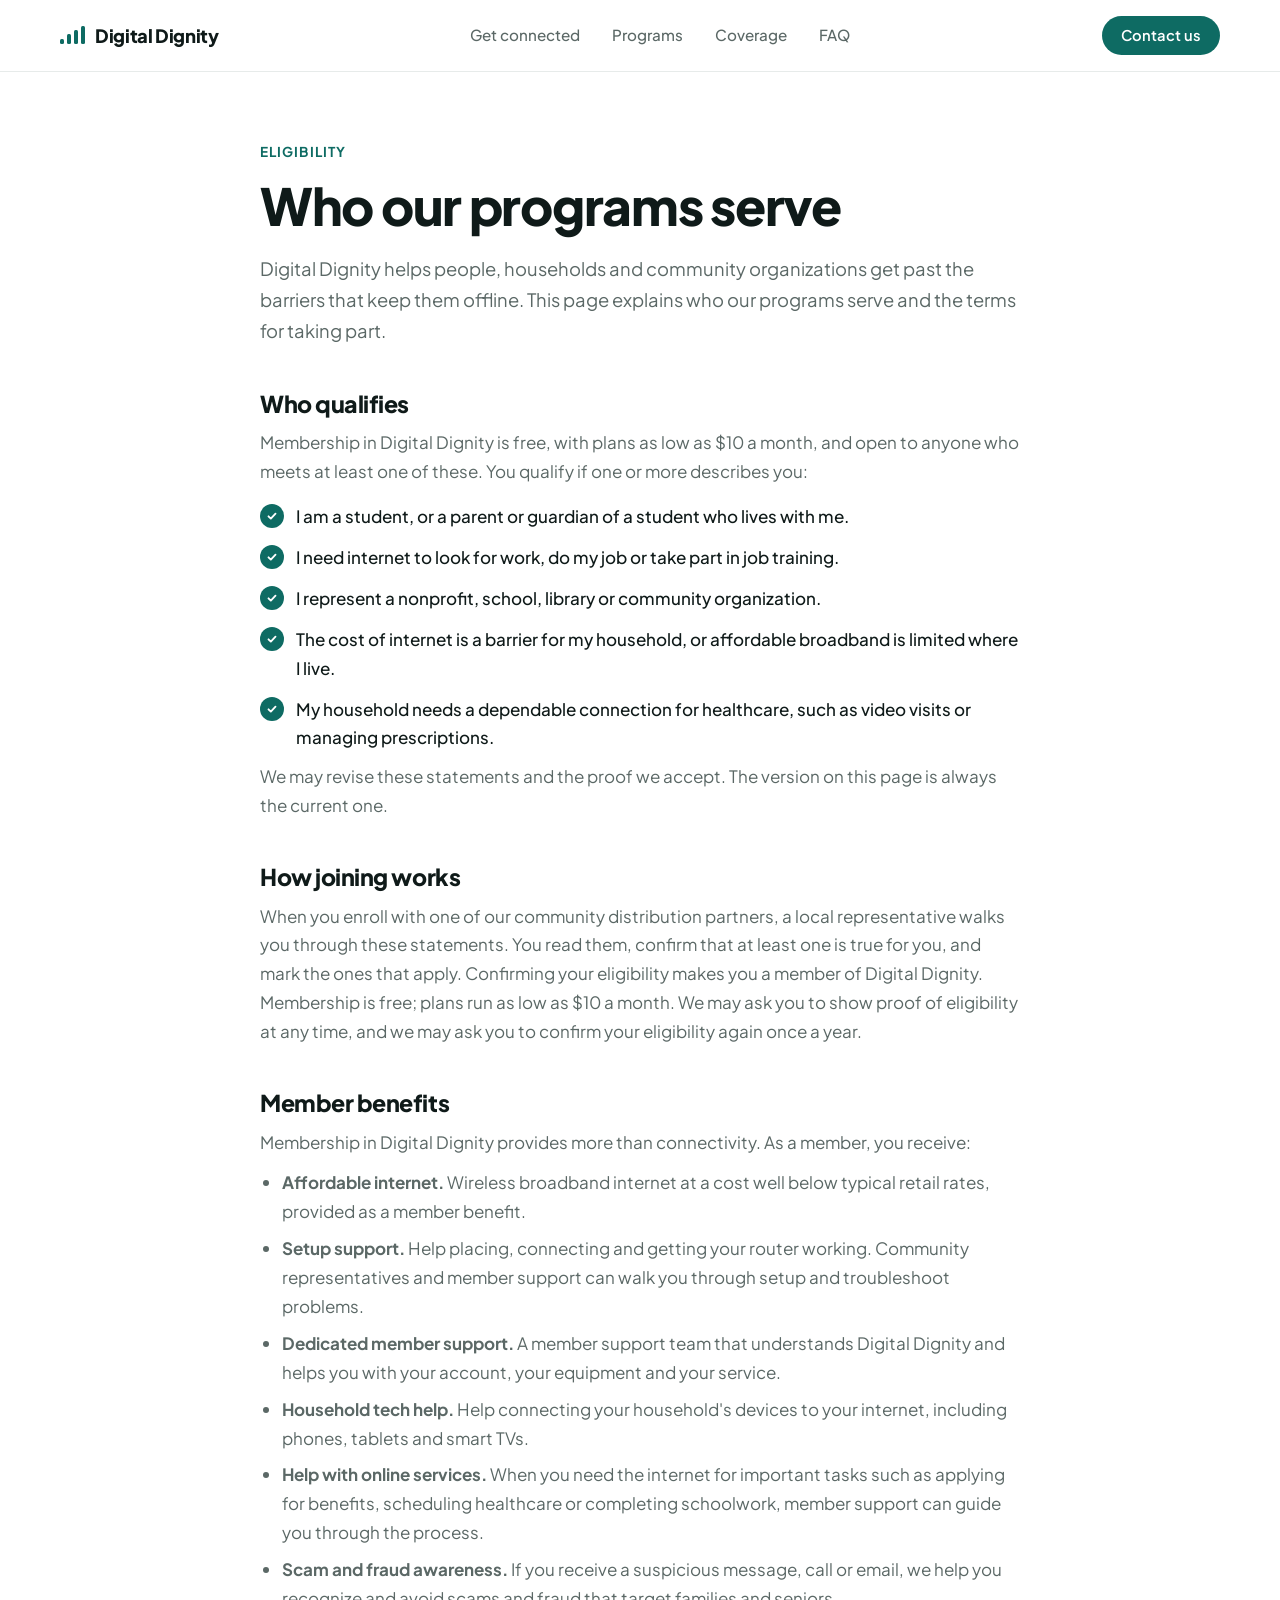
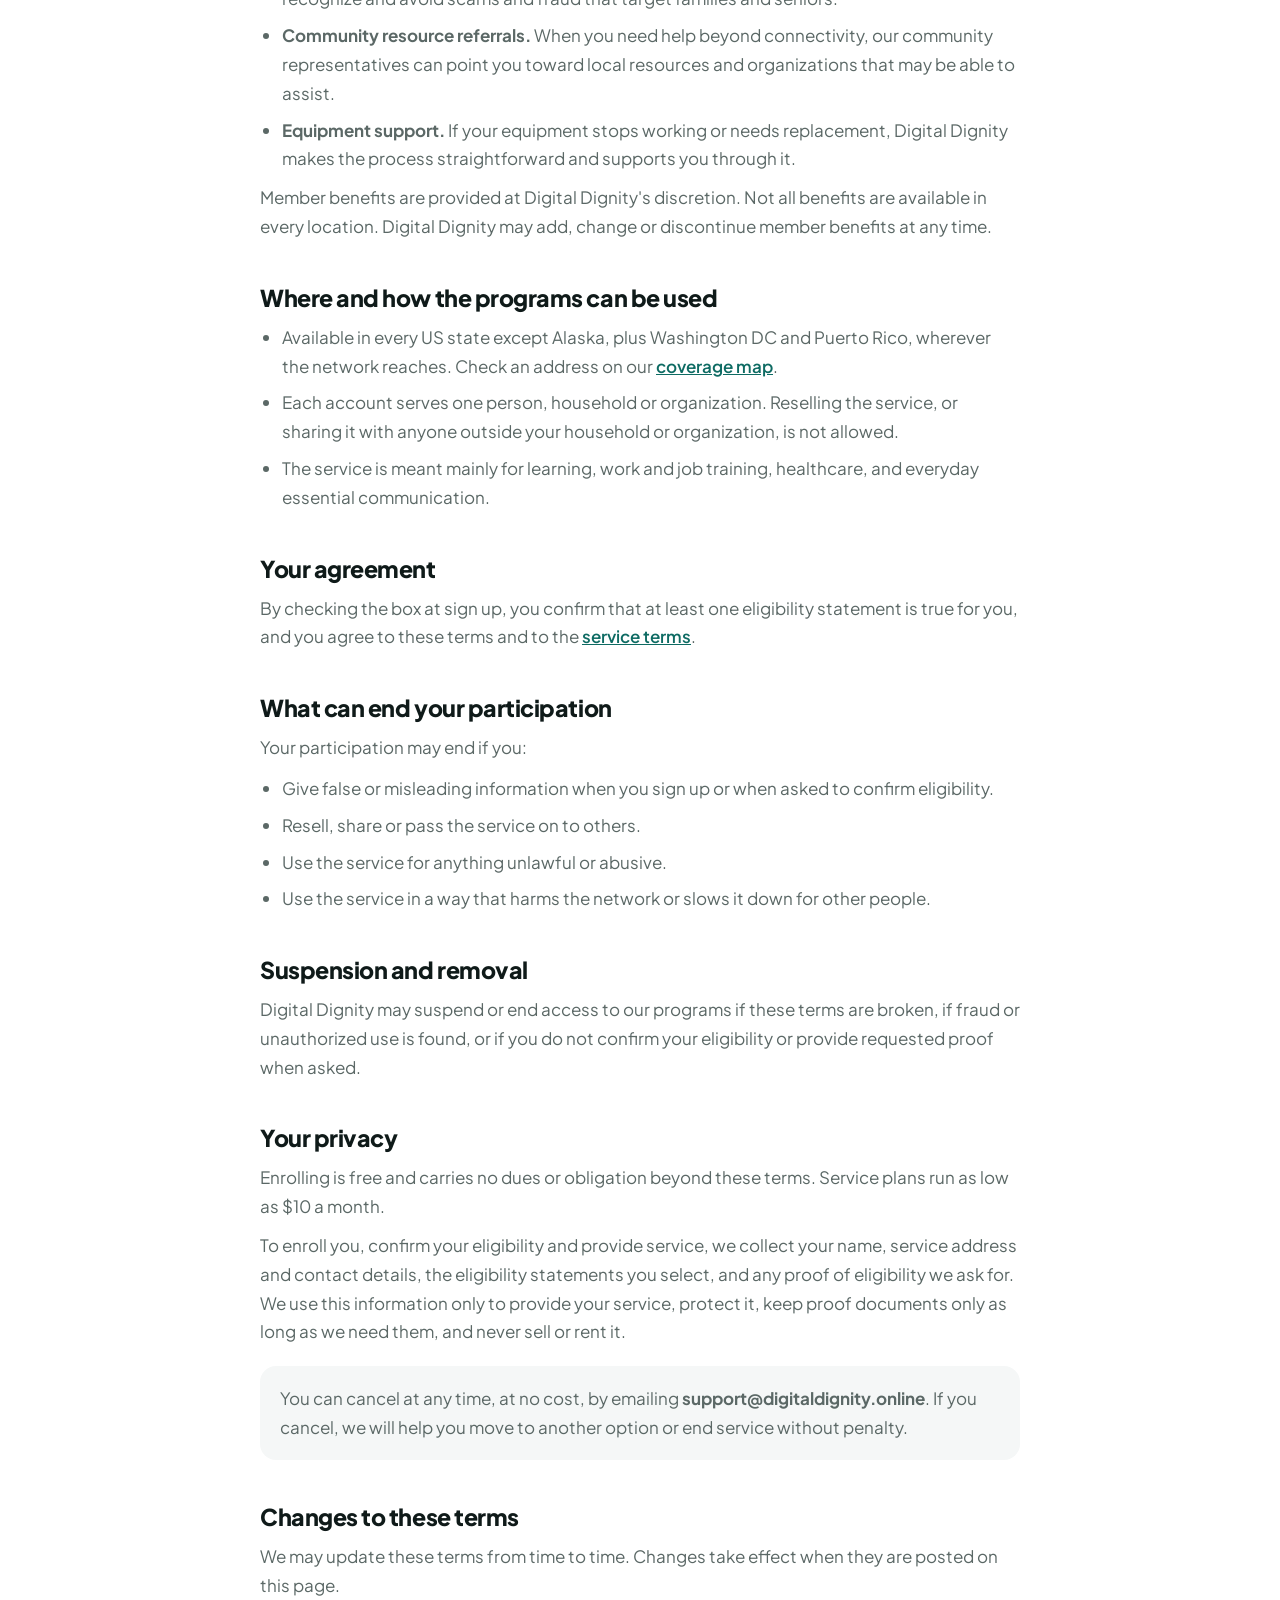
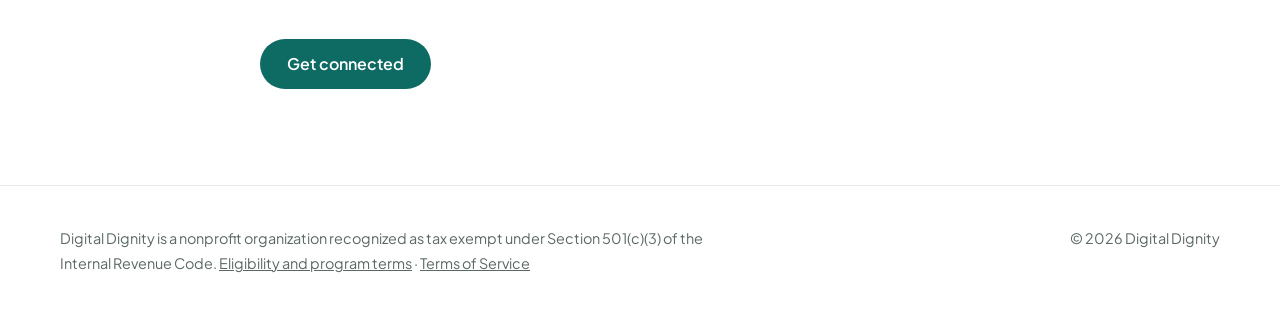
==== commit 26ded703: "Add Terms of Service page for service obtained directly through Digital Dignity Adds terms.html in t" ====
--- a/eligibility.html
+++ b/eligibility.html
@@ -72,7 +72,7 @@
     </ul>
 
     <h2 id="agreement">Your agreement</h2>
-    <p>By checking the box at sign up, you confirm that at least one eligibility statement is true for you, and you agree to these terms and to the service terms you accept when you enroll.</p>
+    <p>By checking the box at sign up, you confirm that at least one eligibility statement is true for you, and you agree to these terms and to the <a href="terms.html">service terms</a>.</p>
 
     <h2 id="prohibited">What can end your participation</h2>
     <p>Your participation may end if you:</p>
@@ -100,7 +100,7 @@
 
 <footer>
   <div class="wrap foot">
-    <p>Digital Dignity is a nonprofit organization recognized as tax exempt under Section 501(c)(3) of the Internal Revenue Code.</p>
+    <p>Digital Dignity is a nonprofit organization recognized as tax exempt under Section 501(c)(3) of the Internal Revenue Code. <a href="eligibility.html">Eligibility and program terms</a> · <a href="terms.html">Terms of Service</a></p>
     <p>© 2026 Digital Dignity</p>
   </div>
 </footer>
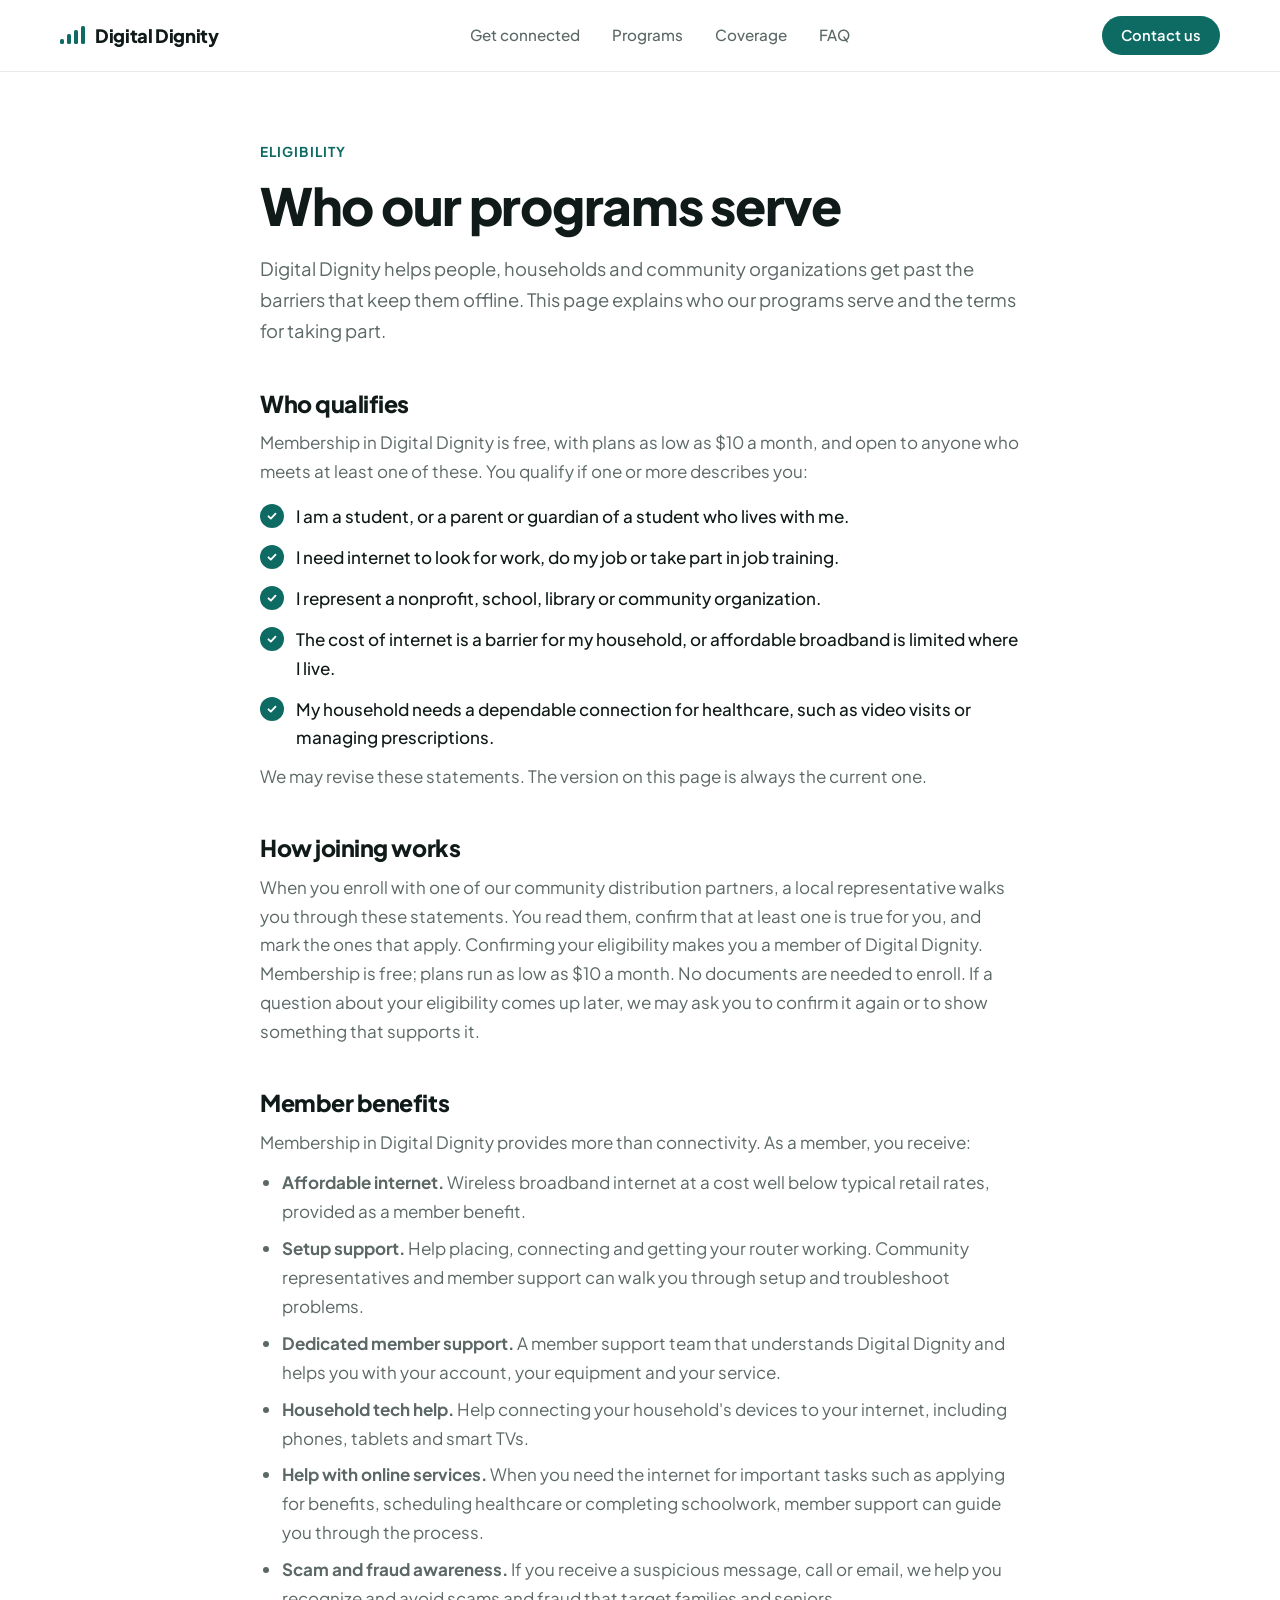
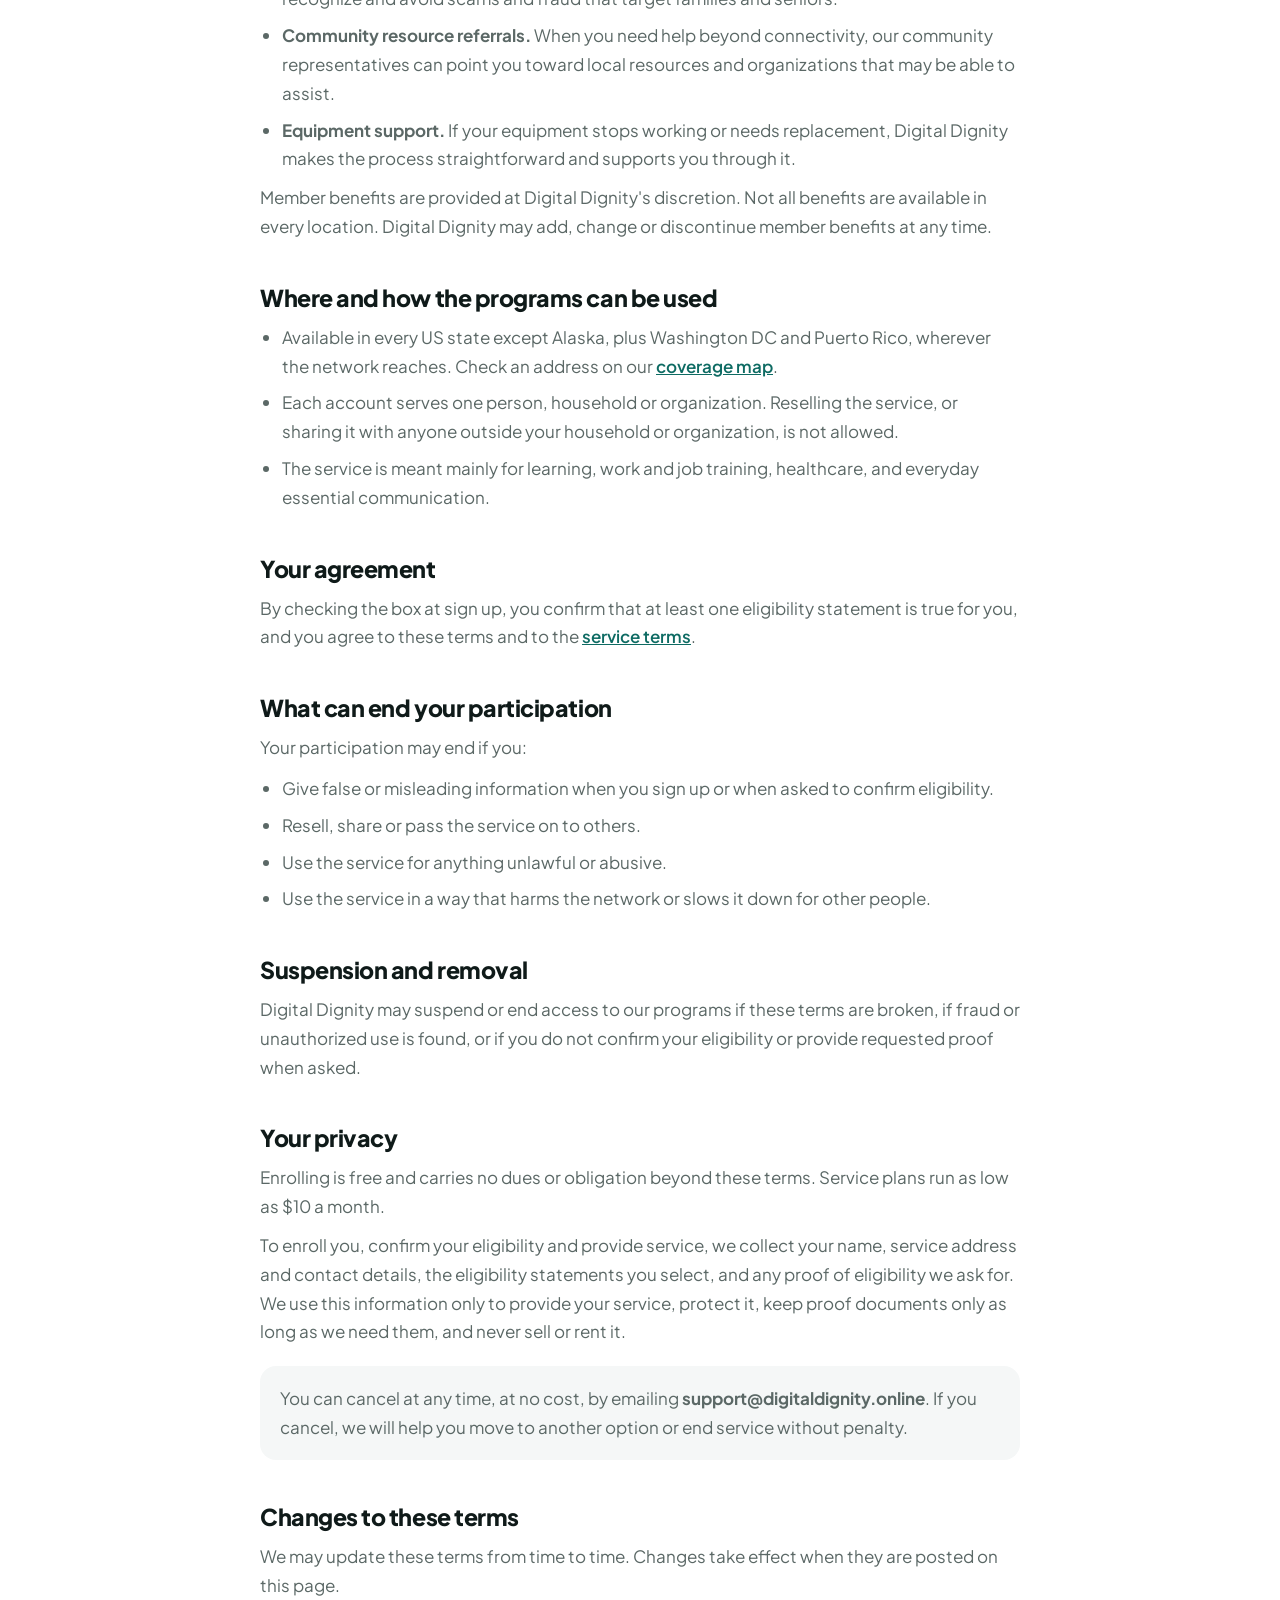
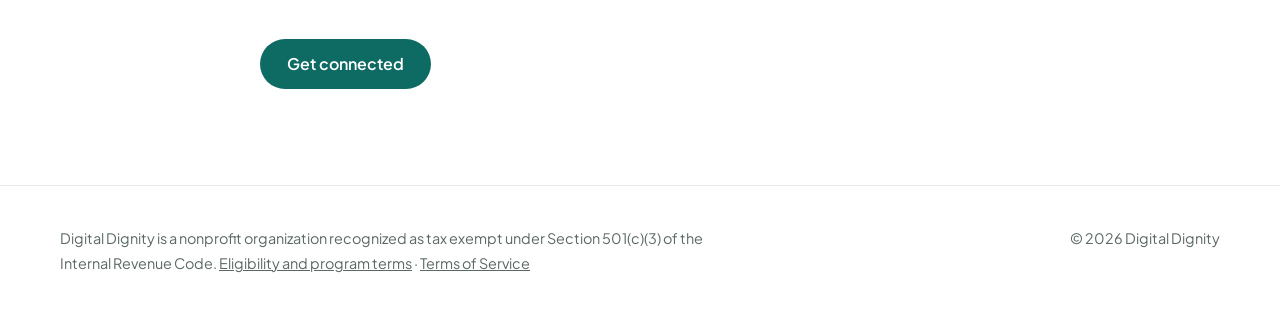
==== commit f352fcee: "Make eligibility reconfirmation on request only, not yearly Co-Authored-By: Claude Fable 5.2 <norepl" ====
--- a/eligibility.html
+++ b/eligibility.html
@@ -45,10 +45,10 @@
       <li>The cost of internet is a barrier for my household, or affordable broadband is limited where I live.</li>
       <li>My household needs a dependable connection for healthcare, such as video visits or managing prescriptions.</li>
     </ul>
-    <p>We may revise these statements and the proof we accept. The version on this page is always the current one.</p>
+    <p>We may revise these statements. The version on this page is always the current one.</p>
 
     <h2 id="how">How joining works</h2>
-    <p>When you enroll with one of our community distribution partners, a local representative walks you through these statements. You read them, confirm that at least one is true for you, and mark the ones that apply. Confirming your eligibility makes you a member of Digital Dignity. Membership is free; plans run as low as $10 a month. We may ask you to show proof of eligibility at any time, and we may ask you to confirm your eligibility again once a year.</p>
+    <p>When you enroll with one of our community distribution partners, a local representative walks you through these statements. You read them, confirm that at least one is true for you, and mark the ones that apply. Confirming your eligibility makes you a member of Digital Dignity. Membership is free; plans run as low as $10 a month. No documents are needed to enroll. If a question about your eligibility comes up later, we may ask you to confirm it again or to show something that supports it.</p>
 
     <h2 id="benefits">Member benefits</h2>
     <p>Membership in Digital Dignity provides more than connectivity. As a member, you receive:</p>
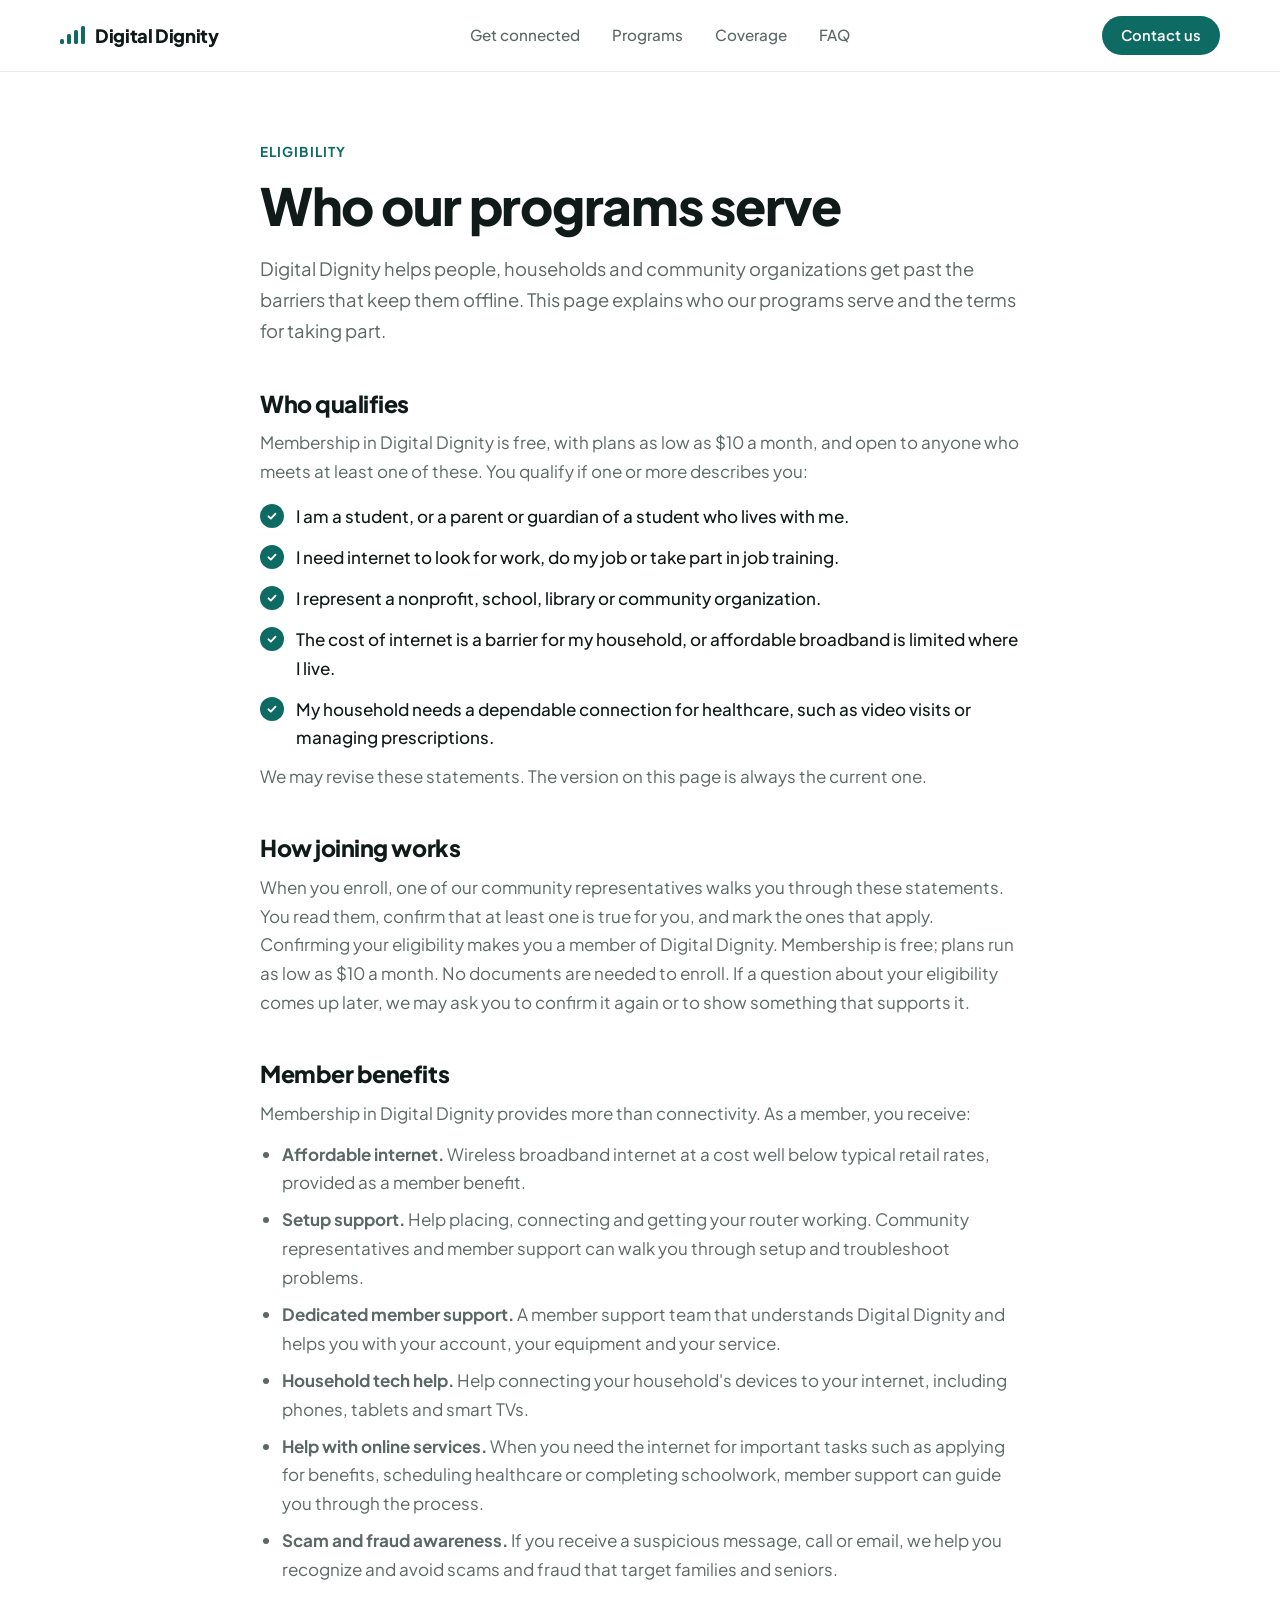
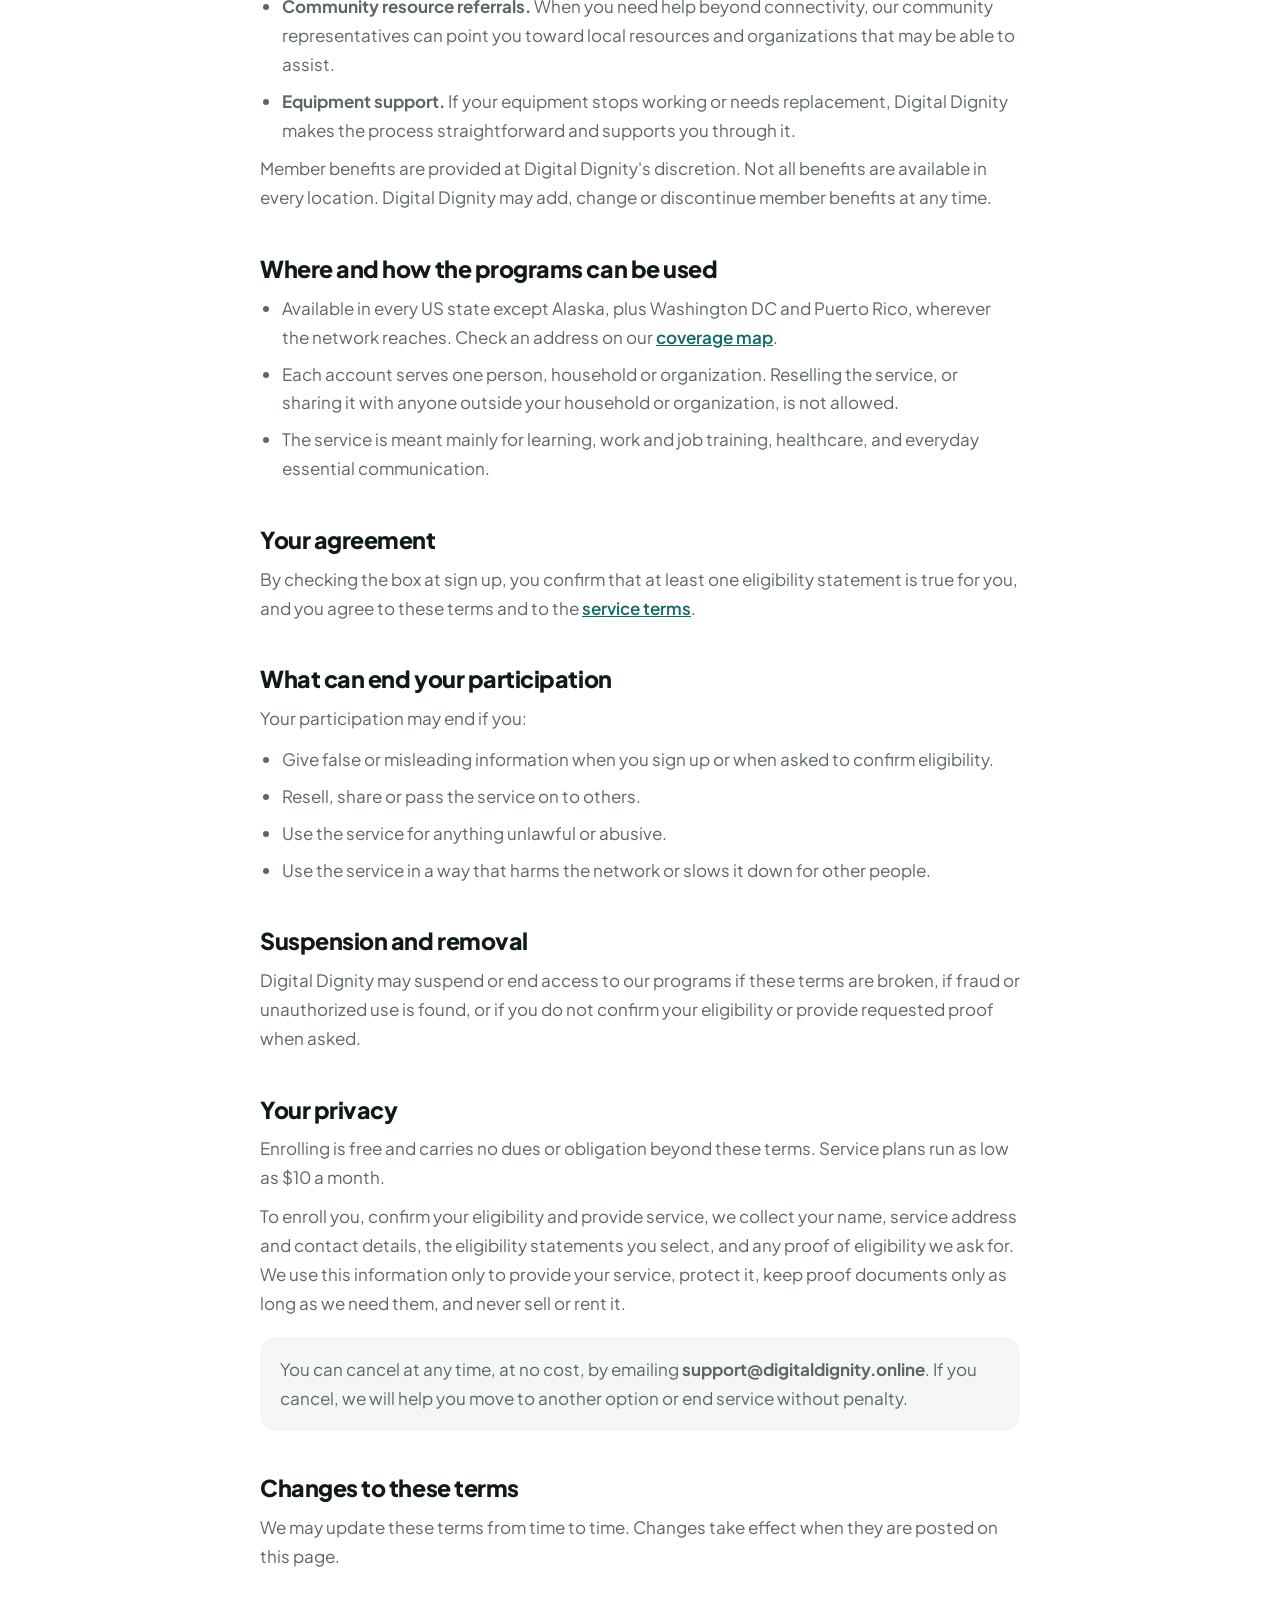
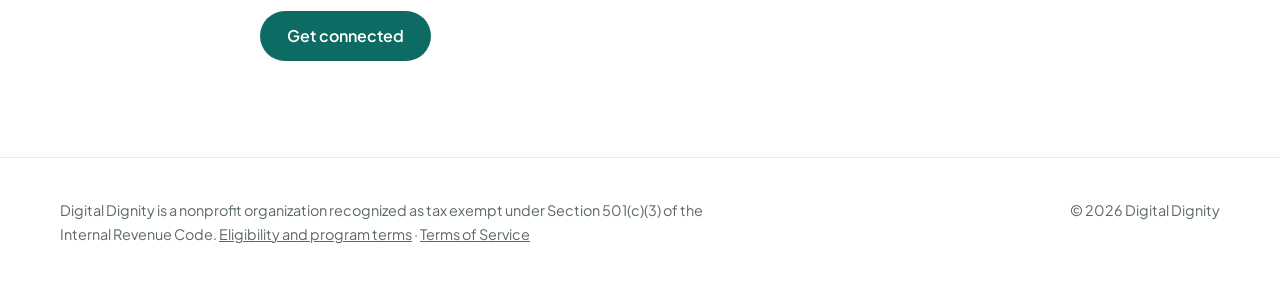
==== commit 9e18d23d: "Use community representatives wording across the site Co-Authored-By: Claude Fable 5.2 <noreply@anth" ====
--- a/eligibility.html
+++ b/eligibility.html
@@ -48,7 +48,7 @@
     <p>We may revise these statements. The version on this page is always the current one.</p>
 
     <h2 id="how">How joining works</h2>
-    <p>When you enroll with one of our community distribution partners, a local representative walks you through these statements. You read them, confirm that at least one is true for you, and mark the ones that apply. Confirming your eligibility makes you a member of Digital Dignity. Membership is free; plans run as low as $10 a month. No documents are needed to enroll. If a question about your eligibility comes up later, we may ask you to confirm it again or to show something that supports it.</p>
+    <p>When you enroll, one of our community representatives walks you through these statements. You read them, confirm that at least one is true for you, and mark the ones that apply. Confirming your eligibility makes you a member of Digital Dignity. Membership is free; plans run as low as $10 a month. No documents are needed to enroll. If a question about your eligibility comes up later, we may ask you to confirm it again or to show something that supports it.</p>
 
     <h2 id="benefits">Member benefits</h2>
     <p>Membership in Digital Dignity provides more than connectivity. As a member, you receive:</p>
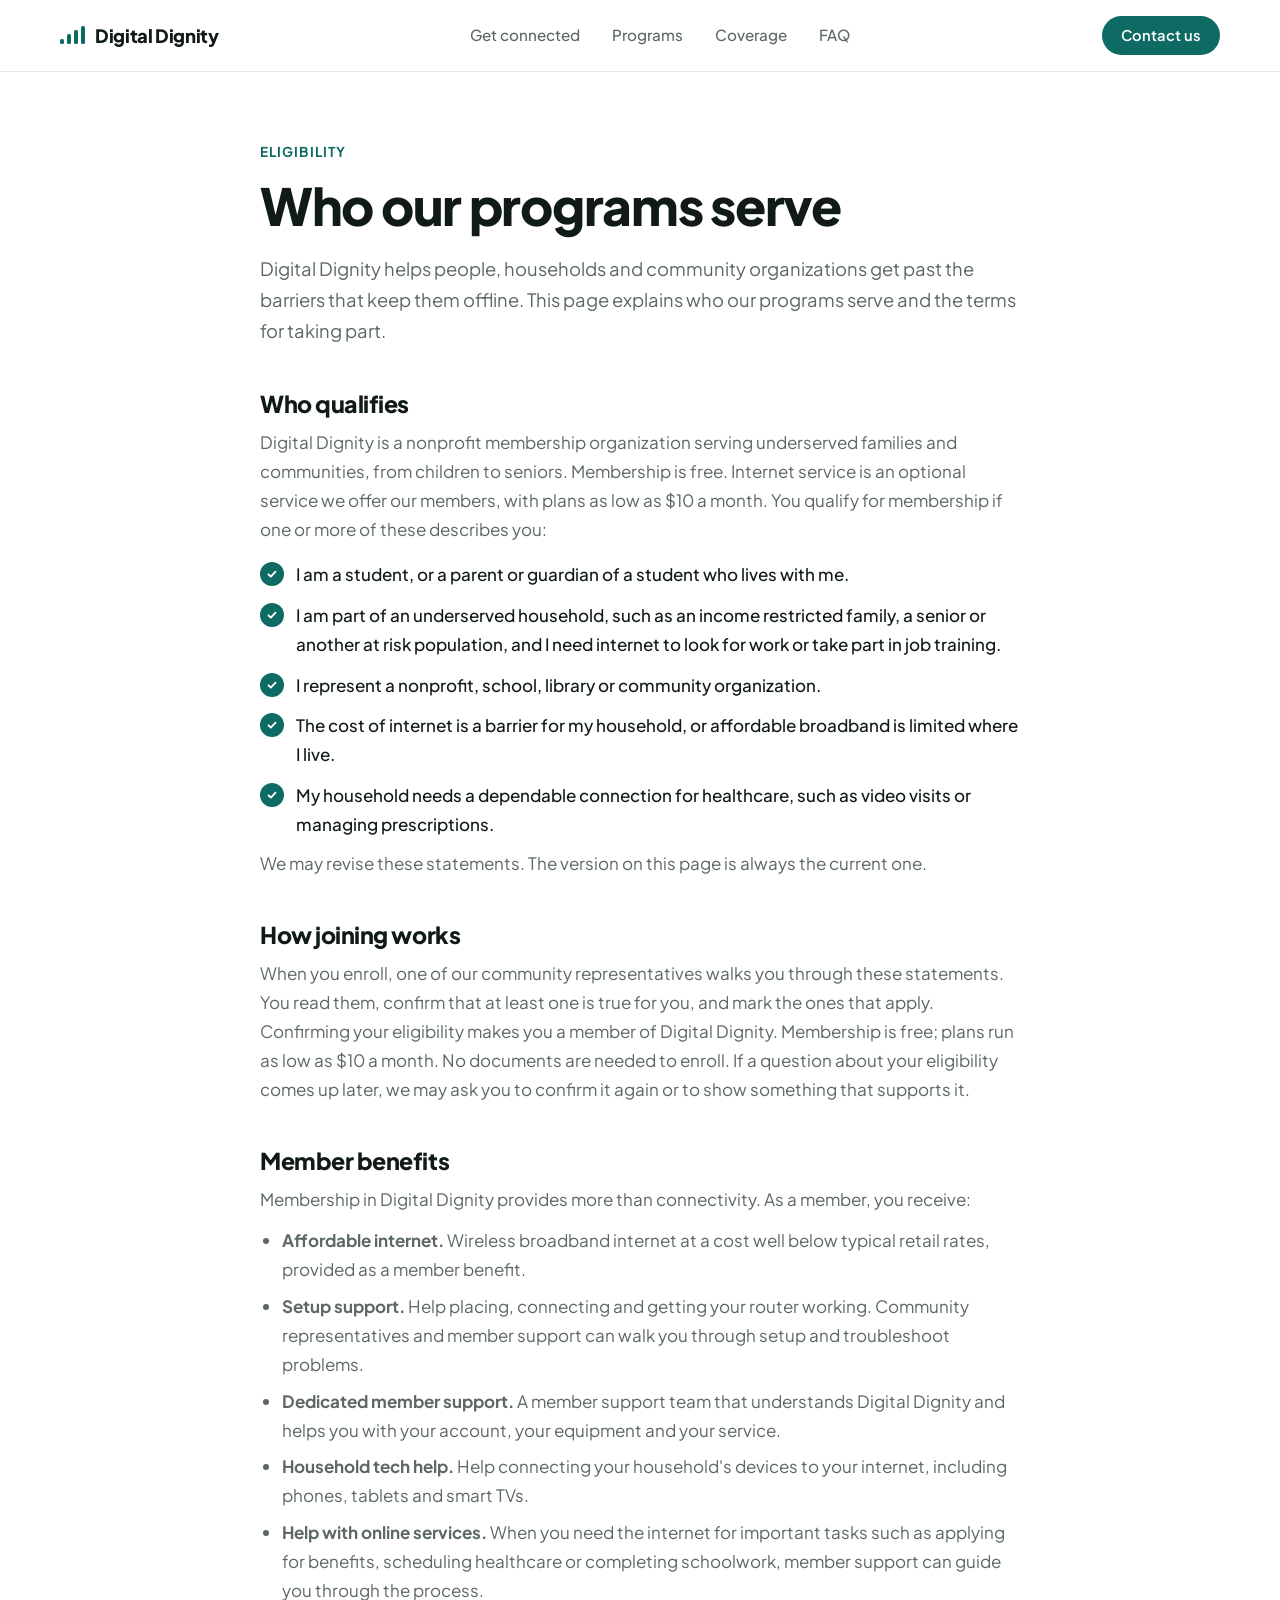
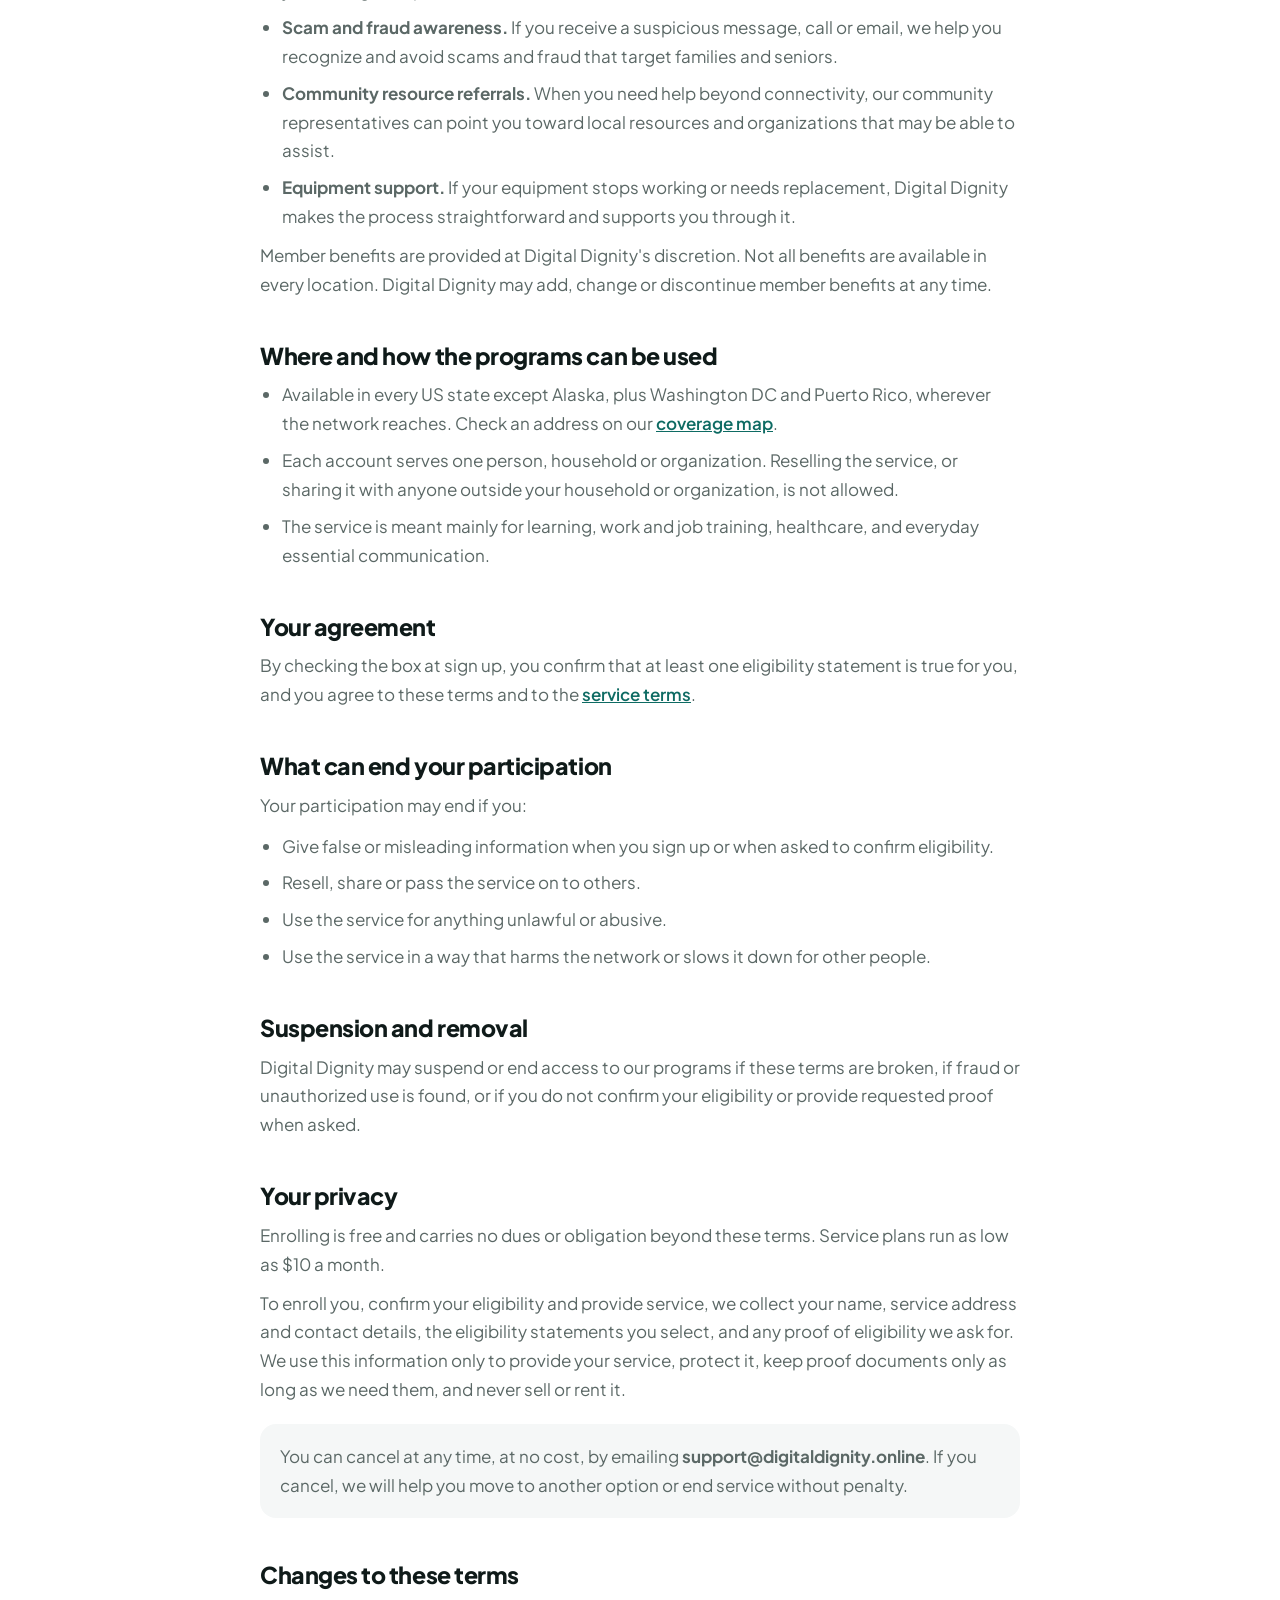
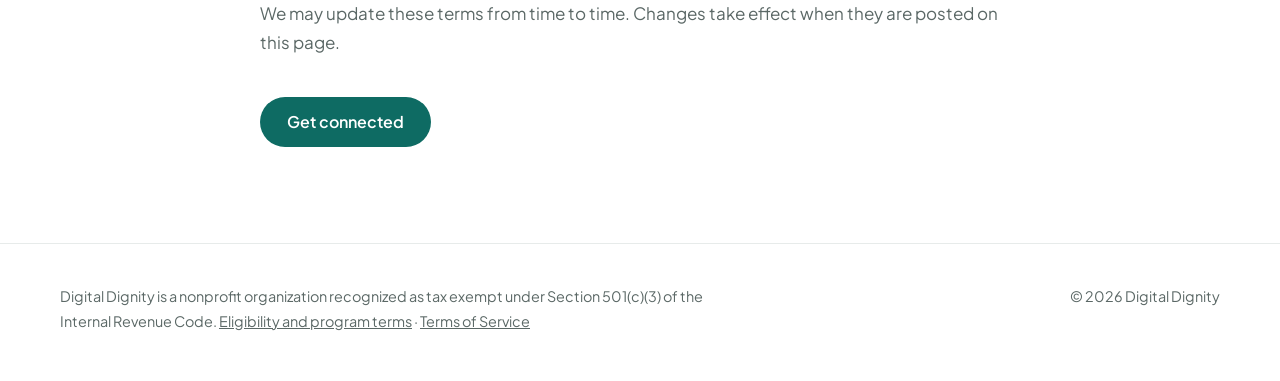
==== commit b6cccf30: "Align plan wording with peer programs, frame service as optional member service, narrow work eligibi" ====
--- a/eligibility.html
+++ b/eligibility.html
@@ -37,10 +37,10 @@
     <p class="intro">Digital Dignity helps people, households and community organizations get past the barriers that keep them offline. This page explains who our programs serve and the terms for taking part.</p>
 
     <h2 id="eligibility">Who qualifies</h2>
-    <p>Membership in Digital Dignity is free, with plans as low as $10 a month, and open to anyone who meets at least one of these. You qualify if one or more describes you:</p>
+    <p>Digital Dignity is a nonprofit membership organization serving underserved families and communities, from children to seniors. Membership is free. Internet service is an optional service we offer our members, with plans as low as $10 a month. You qualify for membership if one or more of these describes you:</p>
     <ul class="checks">
       <li>I am a student, or a parent or guardian of a student who lives with me.</li>
-      <li>I need internet to look for work, do my job or take part in job training.</li>
+      <li>I am part of an underserved household, such as an income restricted family, a senior or another at risk population, and I need internet to look for work or take part in job training.</li>
       <li>I represent a nonprofit, school, library or community organization.</li>
       <li>The cost of internet is a barrier for my household, or affordable broadband is limited where I live.</li>
       <li>My household needs a dependable connection for healthcare, such as video visits or managing prescriptions.</li>
